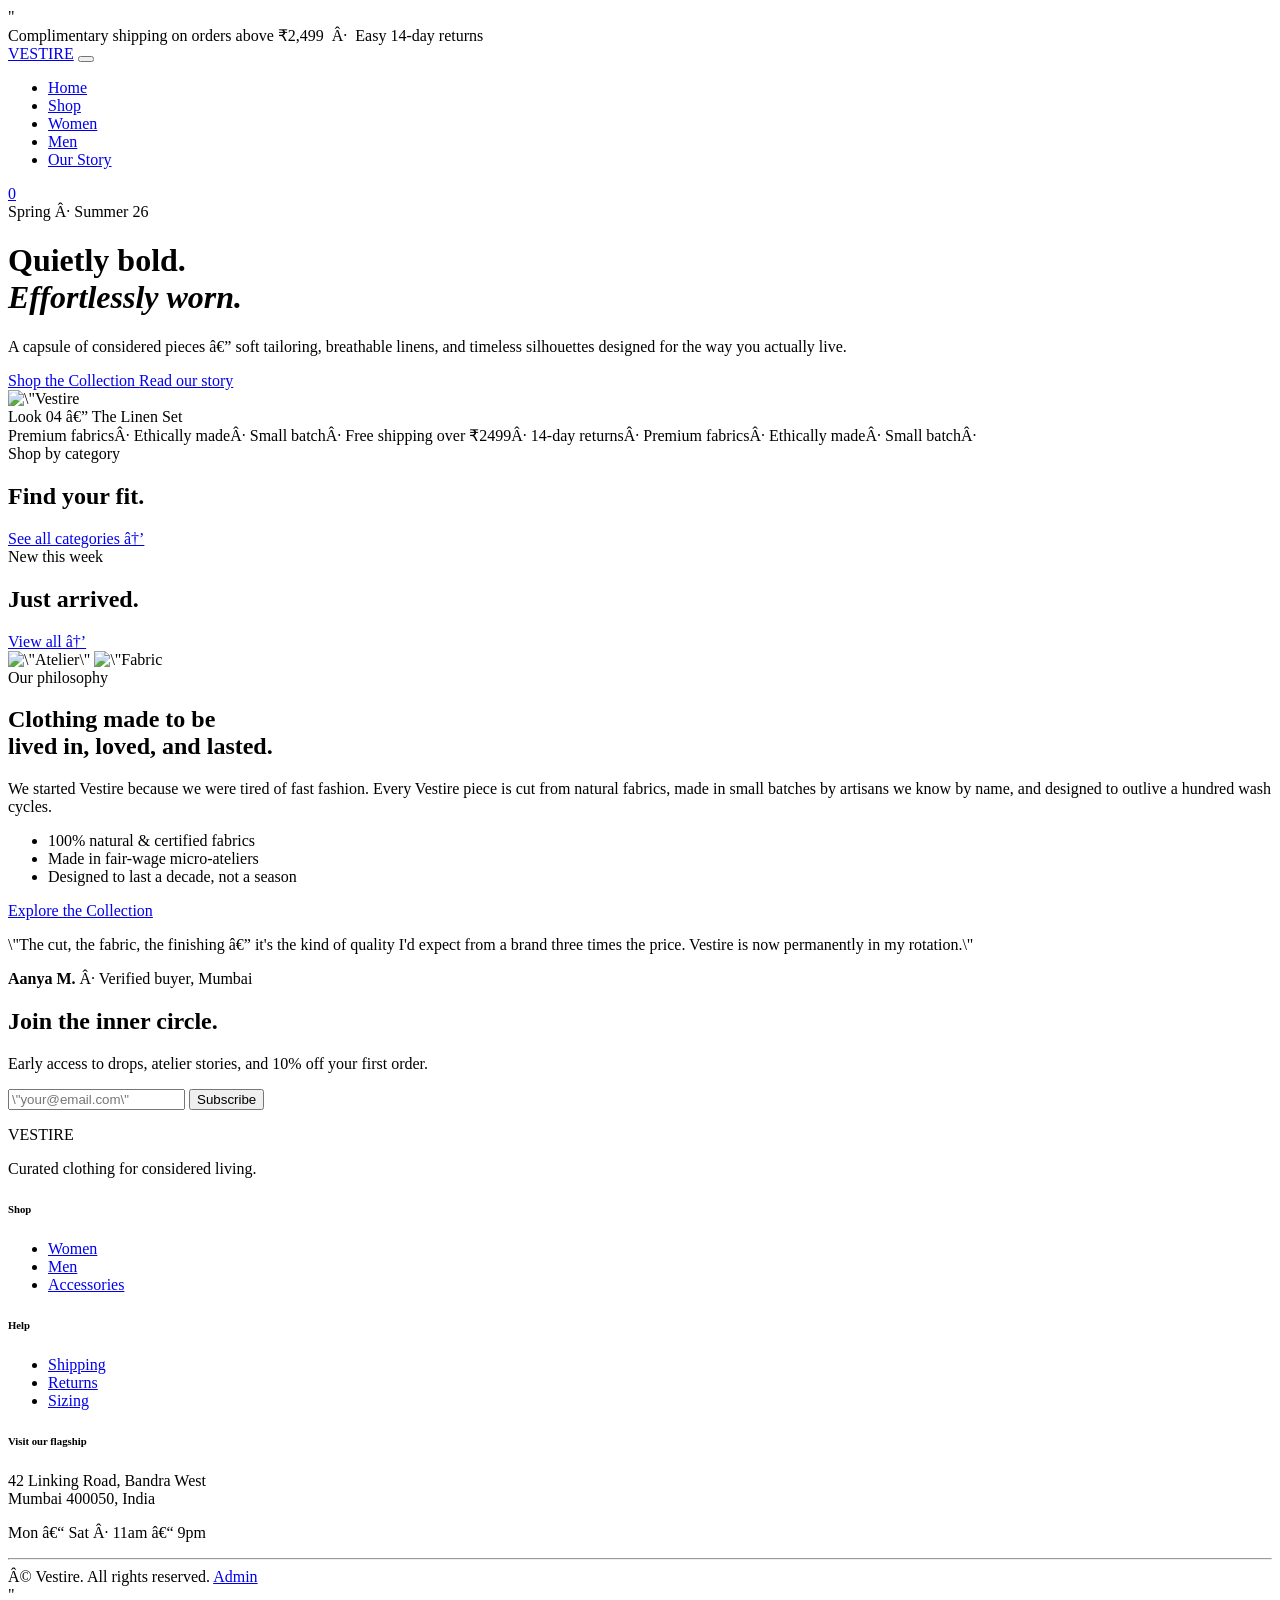
==== index.html @ f5f0a259 "Create index.html" ====
"<!DOCTYPE html>
<html lang=\"en\">
<head>
  <meta charset=\"UTF-8\" />
  <meta name=\"viewport\" content=\"width=device-width, initial-scale=1.0\" />
  <title>VESTIRE — Curated Clothing for Modern Living</title>
  <meta name=\"description\" content=\"Vestire is a contemporary clothing boutique offering thoughtfully curated, premium garments for the modern wardrobe.\" />

  <!-- Bootstrap 5 -->
  <link href=\"https://cdn.jsdelivr.net/npm/bootstrap@5.3.2/dist/css/bootstrap.min.css\" rel=\"stylesheet\" />
  <!-- Fonts -->
  <link rel=\"preconnect\" href=\"https://fonts.googleapis.com\" />
  <link rel=\"preconnect\" href=\"https://fonts.gstatic.com\" crossorigin />
  <link href=\"https://fonts.googleapis.com/css2?family=Fraunces:opsz,wght@9..144,300;9..144,400;9..144,500;9..144,600&family=DM+Sans:wght@300;400;500;600&display=swap\" rel=\"stylesheet\" />
  <!-- Icons -->
  <link rel=\"stylesheet\" href=\"https://cdnjs.cloudflare.com/ajax/libs/font-awesome/6.5.1/css/all.min.css\" />
  <link rel=\"stylesheet\" href=\"css/style.css\" />
</head>
<body>

  <!-- Announcement Bar -->
  <div class=\"announcement-bar\" data-testid=\"announcement-bar\">
    Complimentary shipping on orders above &#8377;2,499 &nbsp;·&nbsp; Easy 14-day returns
  </div>

  <!-- Navbar -->
  <nav class=\"navbar navbar-expand-lg site-navbar sticky-top\" data-testid=\"main-navbar\">
    <div class=\"container\">
      <a class=\"navbar-brand brand-mark\" href=\"index.html\" data-testid=\"brand-link\">VESTIRE</a>
      <button class=\"navbar-toggler\" type=\"button\" data-bs-toggle=\"collapse\" data-bs-target=\"#navMenu\" aria-label=\"Toggle navigation\">
        <span class=\"navbar-toggler-icon\"></span>
      </button>
      <div class=\"collapse navbar-collapse\" id=\"navMenu\">
        <ul class=\"navbar-nav mx-auto gap-lg-4\">
          <li class=\"nav-item\"><a class=\"nav-link active\" href=\"index.html\" data-testid=\"nav-home\">Home</a></li>
          <li class=\"nav-item\"><a class=\"nav-link\" href=\"shop.html\" data-testid=\"nav-shop\">Shop</a></li>
          <li class=\"nav-item\"><a class=\"nav-link\" href=\"shop.html?cat=Women\" data-testid=\"nav-women\">Women</a></li>
          <li class=\"nav-item\"><a class=\"nav-link\" href=\"shop.html?cat=Men\" data-testid=\"nav-men\">Men</a></li>
          <li class=\"nav-item\"><a class=\"nav-link\" href=\"#story\" data-testid=\"nav-story\">Our Story</a></li>
        </ul>
        <div class=\"nav-actions d-flex align-items-center gap-3\">
          <a href=\"#\" class=\"nav-icon\" data-testid=\"search-icon\" aria-label=\"Search\"><i class=\"fa-solid fa-magnifying-glass\"></i></a>
          <a href=\"admin.html\" class=\"nav-icon\" data-testid=\"admin-icon\" aria-label=\"Admin\"><i class=\"fa-regular fa-user\"></i></a>
          <a href=\"cart.html\" class=\"nav-icon cart-icon position-relative\" data-testid=\"cart-icon\" aria-label=\"Cart\">
            <i class=\"fa-solid fa-bag-shopping\"></i>
            <span class=\"cart-badge\" data-testid=\"cart-count\">0</span>
          </a>
        </div>
      </div>
    </div>
  </nav>

  <!-- Hero -->
  <header class=\"hero\" data-testid=\"hero-section\">
    <div class=\"container\">
      <div class=\"row align-items-center g-5\">
        <div class=\"col-lg-6 hero-text-col\">
          <span class=\"eyebrow\" data-testid=\"hero-eyebrow\">Spring · Summer 26</span>
          <h1 class=\"display-hero\" data-testid=\"hero-title\">Quietly bold.<br/><em>Effortlessly worn.</em></h1>
          <p class=\"lead-paragraph\" data-testid=\"hero-subtitle\">A capsule of considered pieces — soft tailoring, breathable linens, and timeless silhouettes designed for the way you actually live.</p>
          <div class=\"hero-cta-group\">
            <a href=\"shop.html\" class=\"btn btn-dark btn-pill\" data-testid=\"hero-cta-shop\">Shop the Collection <i class=\"fa-solid fa-arrow-right ms-2\"></i></a>
            <a href=\"#story\" class=\"btn btn-link link-underline\" data-testid=\"hero-cta-story\">Read our story</a>
          </div>
        </div>
        <div class=\"col-lg-6\">
          <div class=\"hero-image-wrap\" data-testid=\"hero-image-wrap\">
            <img id=\"heroImage\" src=\"\" alt=\"Vestire featured look\" class=\"hero-image\" data-testid=\"hero-image\"/>
            <div class=\"hero-tag\">Look 04 — The Linen Set</div>
          </div>
        </div>
      </div>
    </div>
  </header>

  <!-- Marquee strip -->
  <section class=\"marquee-strip\" data-testid=\"marquee\">
    <div class=\"marquee-track\">
      <span>Premium fabrics</span><span>·</span>
      <span>Ethically made</span><span>·</span>
      <span>Small batch</span><span>·</span>
      <span>Free shipping over &#8377;2499</span><span>·</span>
      <span>14-day returns</span><span>·</span>
      <span>Premium fabrics</span><span>·</span>
      <span>Ethically made</span><span>·</span>
      <span>Small batch</span><span>·</span>
    </div>
  </section>

  <!-- Categories -->
  <section class=\"section\" data-testid=\"categories-section\">
    <div class=\"container\">
      <div class=\"section-head d-flex justify-content-between align-items-end flex-wrap gap-3\">
        <div>
          <span class=\"eyebrow\">Shop by category</span>
          <h2 class=\"section-title\">Find your fit.</h2>
        </div>
        <a href=\"shop.html\" class=\"link-underline\" data-testid=\"see-all-categories\">See all categories →</a>
      </div>
      <div class=\"row g-4 mt-3\" id=\"categoriesGrid\" data-testid=\"categories-grid\"></div>
    </div>
  </section>

  <!-- Featured Products -->
  <section class=\"section section-cream\" data-testid=\"featured-section\">
    <div class=\"container\">
      <div class=\"section-head d-flex justify-content-between align-items-end flex-wrap gap-3\">
        <div>
          <span class=\"eyebrow\">New this week</span>
          <h2 class=\"section-title\">Just arrived.</h2>
        </div>
        <a href=\"shop.html\" class=\"link-underline\" data-testid=\"see-all-products\">View all →</a>
      </div>
      <div class=\"row g-4 mt-2\" id=\"featuredGrid\" data-testid=\"featured-grid\"></div>
    </div>
  </section>

  <!-- Brand Story -->
  <section class=\"section story-section\" id=\"story\" data-testid=\"story-section\">
    <div class=\"container\">
      <div class=\"row align-items-center g-5\">
        <div class=\"col-lg-6\">
          <div class=\"story-image-stack\">
            <img src=\"https://images.unsplash.com/photo-1483985988355-763728e1935b?w=900&q=80\" alt=\"Atelier\" class=\"story-image story-image-1\"/>
            <img src=\"https://images.unsplash.com/photo-1558769132-cb1aea458c5e?w=600&q=80\" alt=\"Fabric detail\" class=\"story-image story-image-2\"/>
          </div>
        </div>
        <div class=\"col-lg-6 ps-lg-5\">
          <span class=\"eyebrow\">Our philosophy</span>
          <h2 class=\"section-title\">Clothing made to be<br/>lived in, loved, and lasted.</h2>
          <p class=\"lead-paragraph\">We started Vestire because we were tired of fast fashion. Every Vestire piece is cut from natural fabrics, made in small batches by artisans we know by name, and designed to outlive a hundred wash cycles.</p>
          <ul class=\"story-bullets\" data-testid=\"story-bullets\">
            <li><i class=\"fa-solid fa-seedling\"></i> 100% natural &amp; certified fabrics</li>
            <li><i class=\"fa-solid fa-hands\"></i> Made in fair-wage micro-ateliers</li>
            <li><i class=\"fa-solid fa-infinity\"></i> Designed to last a decade, not a season</li>
          </ul>
          <a href=\"shop.html\" class=\"btn btn-outline-dark btn-pill mt-2\" data-testid=\"story-cta\">Explore the Collection</a>
        </div>
      </div>
    </div>
  </section>

  <!-- Testimonial -->
  <section class=\"section testimonial-section\" data-testid=\"testimonial-section\">
    <div class=\"container text-center\">
      <i class=\"fa-solid fa-quote-left quote-icon\"></i>
      <p class=\"testimonial-quote\">\"The cut, the fabric, the finishing — it's the kind of quality I'd expect from a brand three times the price. Vestire is now permanently in my rotation.\"</p>
      <div class=\"testimonial-meta\">
        <strong>Aanya M.</strong> <span>· Verified buyer, Mumbai</span>
      </div>
    </div>
  </section>

  <!-- Newsletter -->
  <section class=\"section newsletter-section\" data-testid=\"newsletter-section\">
    <div class=\"container\">
      <div class=\"newsletter-card\">
        <div class=\"row align-items-center g-4\">
          <div class=\"col-lg-6\">
            <h2 class=\"section-title mb-2\">Join the inner circle.</h2>
            <p class=\"mb-0\">Early access to drops, atelier stories, and 10% off your first order.</p>
          </div>
          <div class=\"col-lg-6\">
            <form id=\"newsletterForm\" class=\"newsletter-form\" data-testid=\"newsletter-form\">
              <input type=\"email\" required class=\"form-control\" placeholder=\"your@email.com\" data-testid=\"newsletter-input\"/>
              <button class=\"btn btn-dark btn-pill\" type=\"submit\" data-testid=\"newsletter-submit\">Subscribe</button>
            </form>
            <small class=\"newsletter-note\" data-testid=\"newsletter-note\"></small>
          </div>
        </div>
      </div>
    </div>
  </section>

  <!-- Footer -->
  <footer class=\"site-footer\" data-testid=\"site-footer\">
    <div class=\"container\">
      <div class=\"row g-4\">
        <div class=\"col-lg-4\">
          <div class=\"brand-mark footer-brand\">VESTIRE</div>
          <p class=\"footer-tagline\">Curated clothing for considered living.</p>
          <div class=\"social-row\">
            <a href=\"#\" aria-label=\"Instagram\"><i class=\"fa-brands fa-instagram\"></i></a>
            <a href=\"#\" aria-label=\"Pinterest\"><i class=\"fa-brands fa-pinterest\"></i></a>
            <a href=\"#\" aria-label=\"Facebook\"><i class=\"fa-brands fa-facebook\"></i></a>
          </div>
        </div>
        <div class=\"col-6 col-lg-2\">
          <h6>Shop</h6>
          <ul><li><a href=\"shop.html?cat=Women\">Women</a></li><li><a href=\"shop.html?cat=Men\">Men</a></li><li><a href=\"shop.html?cat=Accessories\">Accessories</a></li></ul>
        </div>
        <div class=\"col-6 col-lg-2\">
          <h6>Help</h6>
          <ul><li><a href=\"#\">Shipping</a></li><li><a href=\"#\">Returns</a></li><li><a href=\"#\">Sizing</a></li></ul>
        </div>
        <div class=\"col-lg-4\">
          <h6>Visit our flagship</h6>
          <p class=\"small mb-1\">42 Linking Road, Bandra West<br/>Mumbai 400050, India</p>
          <p class=\"small mb-0\">Mon – Sat · 11am – 9pm</p>
        </div>
      </div>
      <hr class=\"footer-divider\"/>
      <div class=\"d-flex flex-wrap justify-content-between gap-2 small\">
        <span>© <span id=\"copyYear\"></span> Vestire. All rights reserved.</span>
        <span><a href=\"admin.html\" class=\"text-muted\" data-testid=\"footer-admin-link\">Admin</a></span>
      </div>
    </div>
  </footer>

  <script src=\"https://cdn.jsdelivr.net/npm/bootstrap@5.3.2/dist/js/bootstrap.bundle.min.js\"></script>
  <script src=\"js/data.js\"></script>
  <script src=\"js/main.js\"></script>
</body>
</html>
"
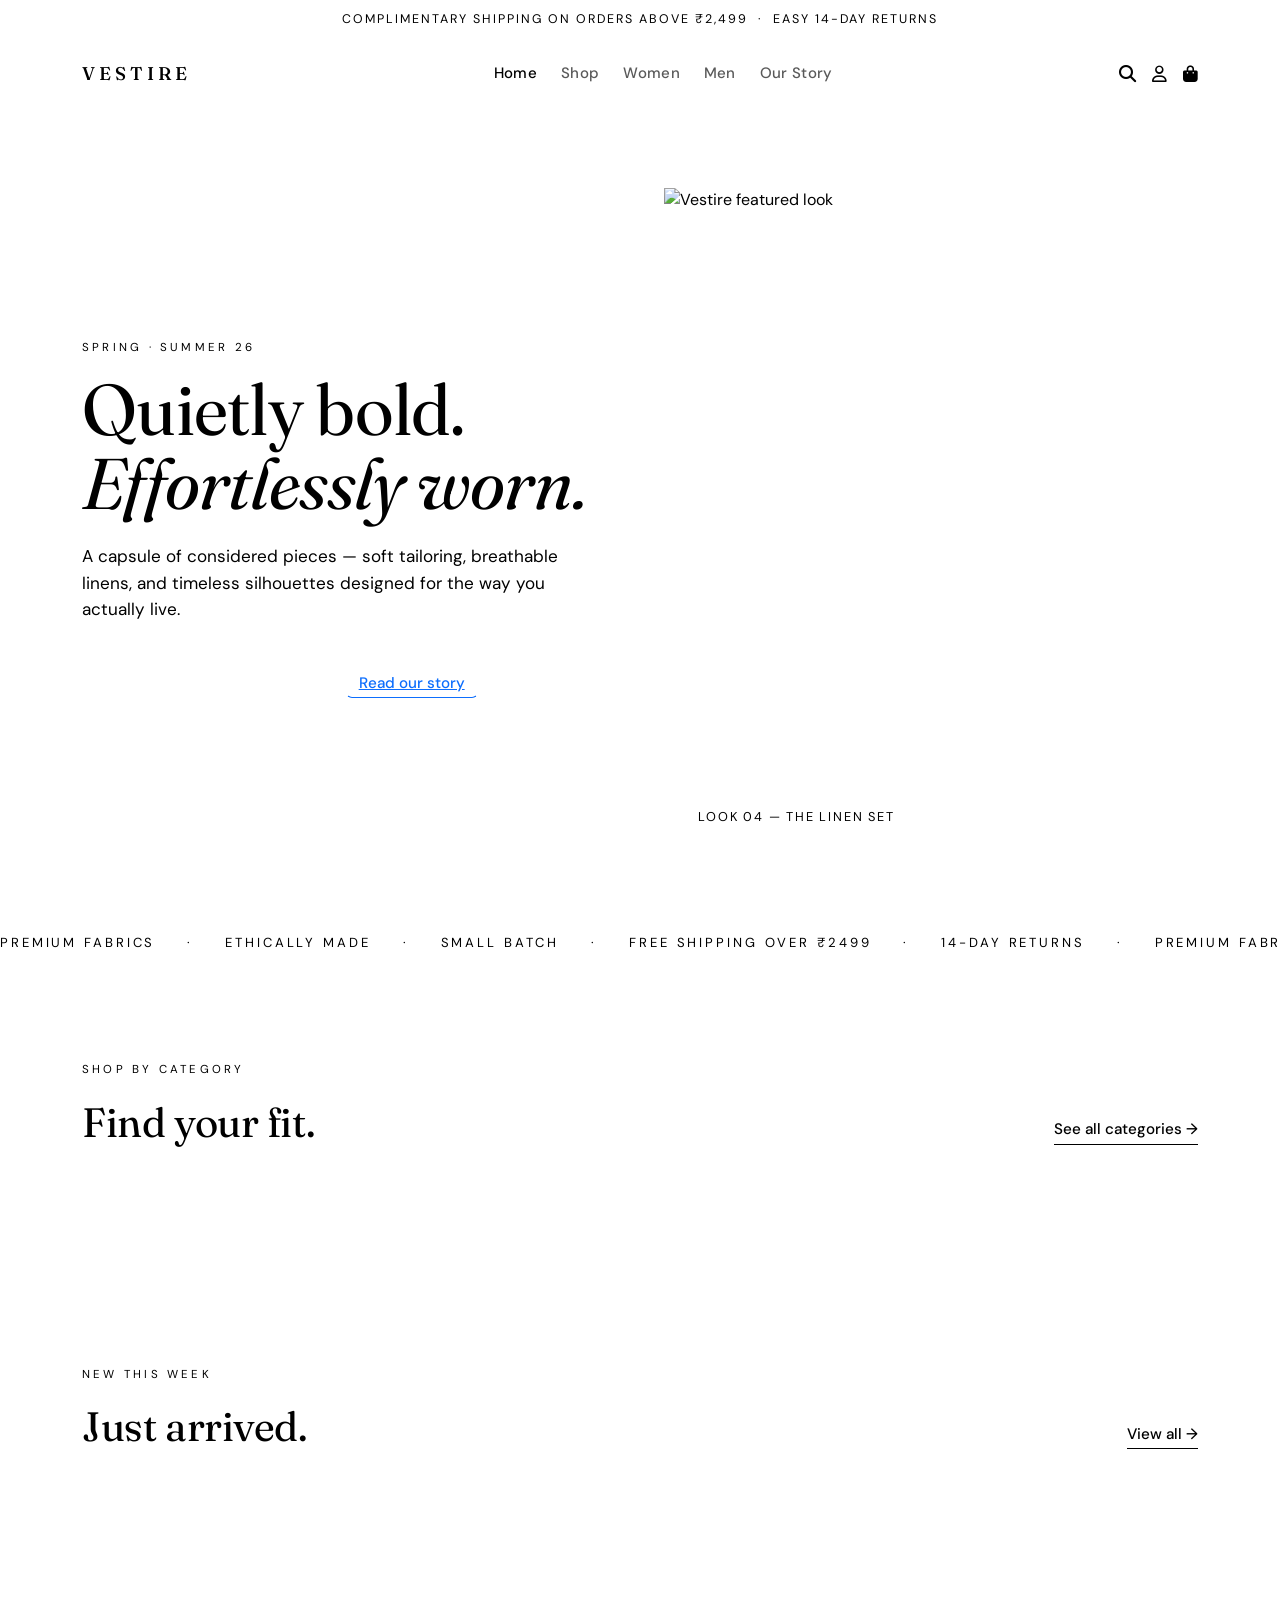
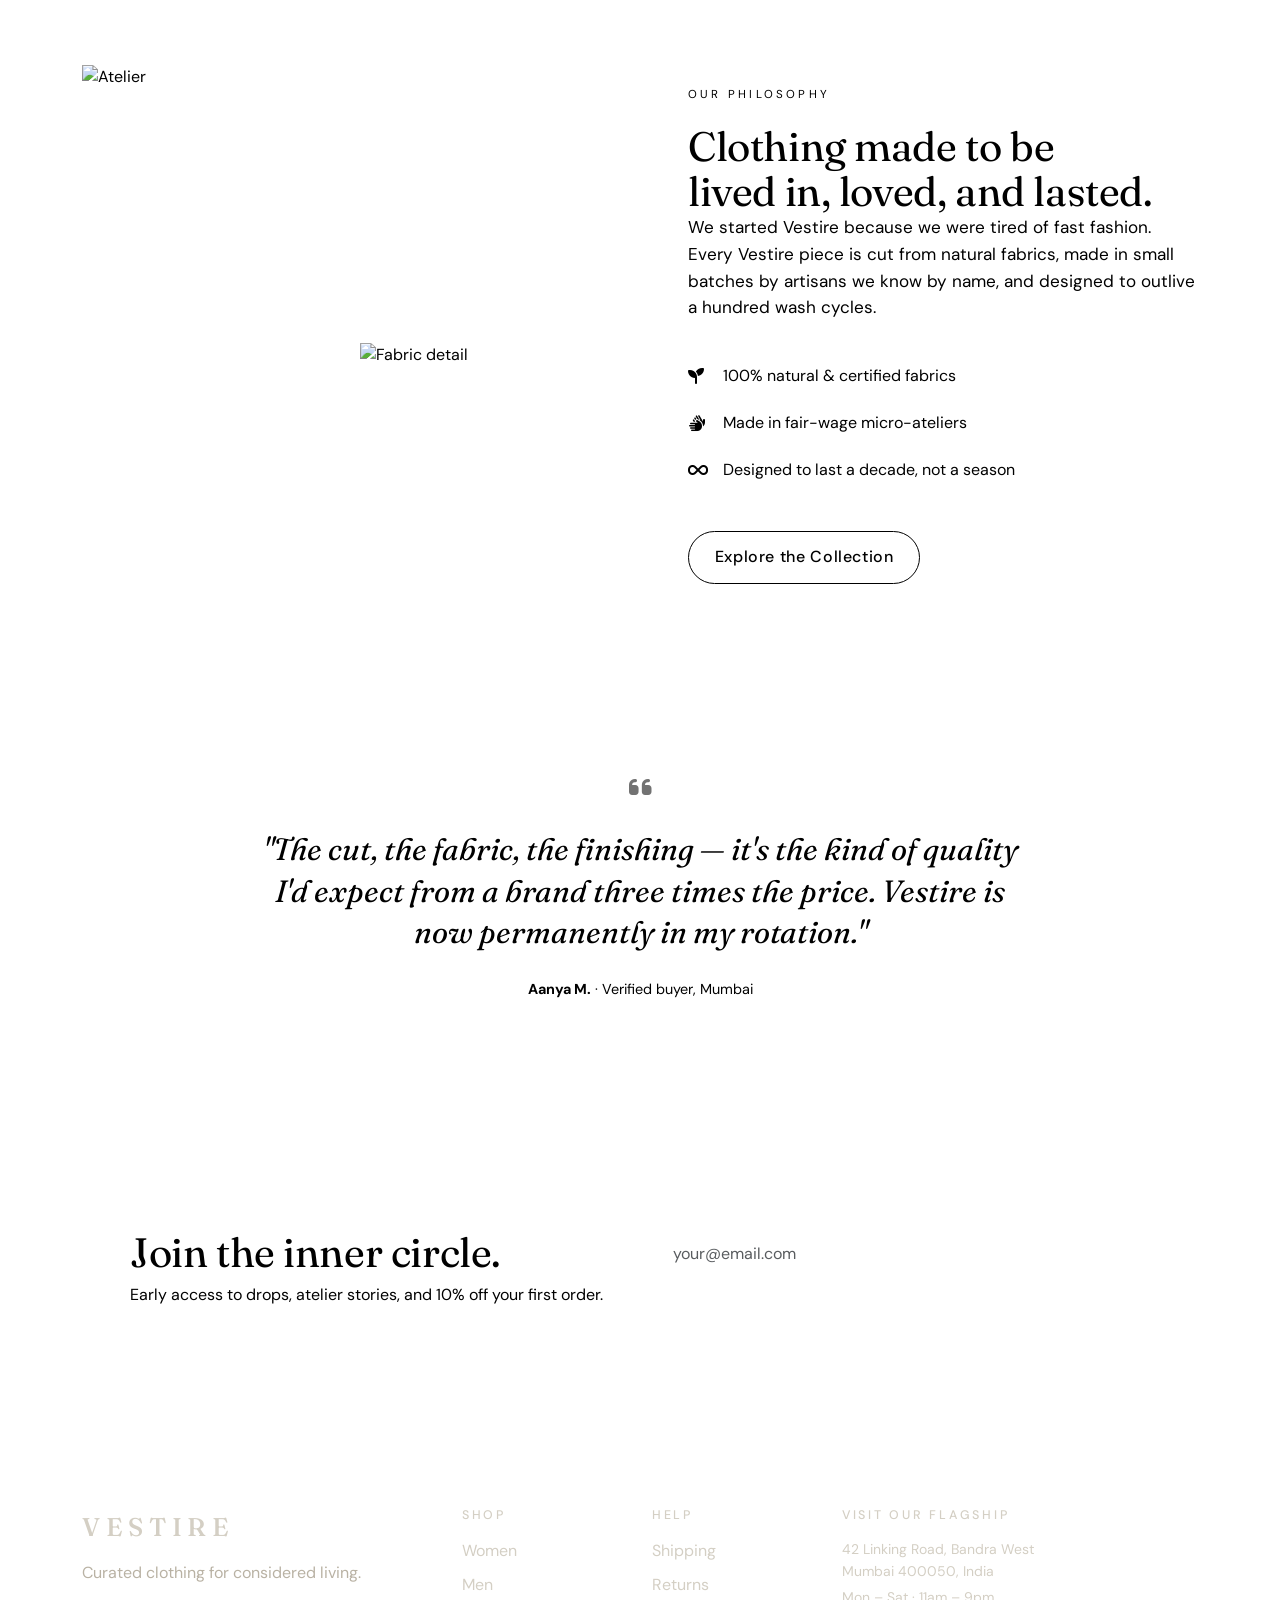
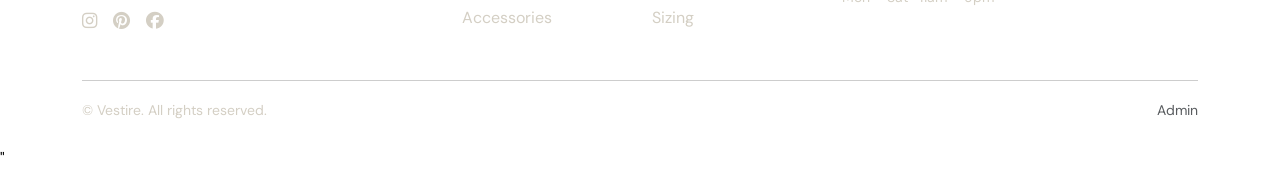
==== commit 7670b2b5: "Fix malformed HTML escaping" ====
--- a/index.html
+++ b/index.html
@@ -1,49 +1,49 @@
-"<!DOCTYPE html>
-<html lang=\"en\">
+<!DOCTYPE html>
+<html lang="en">
 <head>
-  <meta charset=\"UTF-8\" />
-  <meta name=\"viewport\" content=\"width=device-width, initial-scale=1.0\" />
+  <meta charset="UTF-8" />
+  <meta name="viewport" content="width=device-width, initial-scale=1.0" />
   <title>VESTIRE — Curated Clothing for Modern Living</title>
-  <meta name=\"description\" content=\"Vestire is a contemporary clothing boutique offering thoughtfully curated, premium garments for the modern wardrobe.\" />
+  <meta name="description" content="Vestire is a contemporary clothing boutique offering thoughtfully curated, premium garments for the modern wardrobe." />
 
   <!-- Bootstrap 5 -->
-  <link href=\"https://cdn.jsdelivr.net/npm/bootstrap@5.3.2/dist/css/bootstrap.min.css\" rel=\"stylesheet\" />
+  <link href="https://cdn.jsdelivr.net/npm/bootstrap@5.3.2/dist/css/bootstrap.min.css" rel="stylesheet" />
   <!-- Fonts -->
-  <link rel=\"preconnect\" href=\"https://fonts.googleapis.com\" />
-  <link rel=\"preconnect\" href=\"https://fonts.gstatic.com\" crossorigin />
-  <link href=\"https://fonts.googleapis.com/css2?family=Fraunces:opsz,wght@9..144,300;9..144,400;9..144,500;9..144,600&family=DM+Sans:wght@300;400;500;600&display=swap\" rel=\"stylesheet\" />
+  <link rel="preconnect" href="https://fonts.googleapis.com" />
+  <link rel="preconnect" href="https://fonts.gstatic.com" crossorigin />
+  <link href="https://fonts.googleapis.com/css2?family=Fraunces:opsz,wght@9..144,300;9..144,400;9..144,500;9..144,600&family=DM+Sans:wght@300;400;500;600&display=swap" rel="stylesheet" />
   <!-- Icons -->
-  <link rel=\"stylesheet\" href=\"https://cdnjs.cloudflare.com/ajax/libs/font-awesome/6.5.1/css/all.min.css\" />
-  <link rel=\"stylesheet\" href=\"css/style.css\" />
+  <link rel="stylesheet" href="https://cdnjs.cloudflare.com/ajax/libs/font-awesome/6.5.1/css/all.min.css" />
+  <link rel="stylesheet" href="css/style.css" />
 </head>
 <body>
 
   <!-- Announcement Bar -->
-  <div class=\"announcement-bar\" data-testid=\"announcement-bar\">
+  <div class="announcement-bar" data-testid="announcement-bar">
     Complimentary shipping on orders above &#8377;2,499 &nbsp;·&nbsp; Easy 14-day returns
   </div>
 
   <!-- Navbar -->
-  <nav class=\"navbar navbar-expand-lg site-navbar sticky-top\" data-testid=\"main-navbar\">
-    <div class=\"container\">
-      <a class=\"navbar-brand brand-mark\" href=\"index.html\" data-testid=\"brand-link\">VESTIRE</a>
-      <button class=\"navbar-toggler\" type=\"button\" data-bs-toggle=\"collapse\" data-bs-target=\"#navMenu\" aria-label=\"Toggle navigation\">
-        <span class=\"navbar-toggler-icon\"></span>
+  <nav class="navbar navbar-expand-lg site-navbar sticky-top" data-testid="main-navbar">
+    <div class="container">
+      <a class="navbar-brand brand-mark" href="index.html" data-testid="brand-link">VESTIRE</a>
+      <button class="navbar-toggler" type="button" data-bs-toggle="collapse" data-bs-target="#navMenu" aria-label="Toggle navigation">
+        <span class="navbar-toggler-icon"></span>
       </button>
-      <div class=\"collapse navbar-collapse\" id=\"navMenu\">
-        <ul class=\"navbar-nav mx-auto gap-lg-4\">
-          <li class=\"nav-item\"><a class=\"nav-link active\" href=\"index.html\" data-testid=\"nav-home\">Home</a></li>
-          <li class=\"nav-item\"><a class=\"nav-link\" href=\"shop.html\" data-testid=\"nav-shop\">Shop</a></li>
-          <li class=\"nav-item\"><a class=\"nav-link\" href=\"shop.html?cat=Women\" data-testid=\"nav-women\">Women</a></li>
-          <li class=\"nav-item\"><a class=\"nav-link\" href=\"shop.html?cat=Men\" data-testid=\"nav-men\">Men</a></li>
-          <li class=\"nav-item\"><a class=\"nav-link\" href=\"#story\" data-testid=\"nav-story\">Our Story</a></li>
+      <div class="collapse navbar-collapse" id="navMenu">
+        <ul class="navbar-nav mx-auto gap-lg-4">
+          <li class="nav-item"><a class="nav-link active" href="index.html" data-testid="nav-home">Home</a></li>
+          <li class="nav-item"><a class="nav-link" href="shop.html" data-testid="nav-shop">Shop</a></li>
+          <li class="nav-item"><a class="nav-link" href="shop.html?cat=Women" data-testid="nav-women">Women</a></li>
+          <li class="nav-item"><a class="nav-link" href="shop.html?cat=Men" data-testid="nav-men">Men</a></li>
+          <li class="nav-item"><a class="nav-link" href="#story" data-testid="nav-story">Our Story</a></li>
         </ul>
-        <div class=\"nav-actions d-flex align-items-center gap-3\">
-          <a href=\"#\" class=\"nav-icon\" data-testid=\"search-icon\" aria-label=\"Search\"><i class=\"fa-solid fa-magnifying-glass\"></i></a>
-          <a href=\"admin.html\" class=\"nav-icon\" data-testid=\"admin-icon\" aria-label=\"Admin\"><i class=\"fa-regular fa-user\"></i></a>
-          <a href=\"cart.html\" class=\"nav-icon cart-icon position-relative\" data-testid=\"cart-icon\" aria-label=\"Cart\">
-            <i class=\"fa-solid fa-bag-shopping\"></i>
-            <span class=\"cart-badge\" data-testid=\"cart-count\">0</span>
+        <div class="nav-actions d-flex align-items-center gap-3">
+          <a href="#" class="nav-icon" data-testid="search-icon" aria-label="Search"><i class="fa-solid fa-magnifying-glass"></i></a>
+          <a href="admin.html" class="nav-icon" data-testid="admin-icon" aria-label="Admin"><i class="fa-regular fa-user"></i></a>
+          <a href="cart.html" class="nav-icon cart-icon position-relative" data-testid="cart-icon" aria-label="Cart">
+            <i class="fa-solid fa-bag-shopping"></i>
+            <span class="cart-badge" data-testid="cart-count">0</span>
           </a>
         </div>
       </div>
@@ -51,22 +51,22 @@
   </nav>
 
   <!-- Hero -->
-  <header class=\"hero\" data-testid=\"hero-section\">
-    <div class=\"container\">
-      <div class=\"row align-items-center g-5\">
-        <div class=\"col-lg-6 hero-text-col\">
-          <span class=\"eyebrow\" data-testid=\"hero-eyebrow\">Spring · Summer 26</span>
-          <h1 class=\"display-hero\" data-testid=\"hero-title\">Quietly bold.<br/><em>Effortlessly worn.</em></h1>
-          <p class=\"lead-paragraph\" data-testid=\"hero-subtitle\">A capsule of considered pieces — soft tailoring, breathable linens, and timeless silhouettes designed for the way you actually live.</p>
-          <div class=\"hero-cta-group\">
-            <a href=\"shop.html\" class=\"btn btn-dark btn-pill\" data-testid=\"hero-cta-shop\">Shop the Collection <i class=\"fa-solid fa-arrow-right ms-2\"></i></a>
-            <a href=\"#story\" class=\"btn btn-link link-underline\" data-testid=\"hero-cta-story\">Read our story</a>
-          </div>
-        </div>
-        <div class=\"col-lg-6\">
-          <div class=\"hero-image-wrap\" data-testid=\"hero-image-wrap\">
-            <img id=\"heroImage\" src=\"\" alt=\"Vestire featured look\" class=\"hero-image\" data-testid=\"hero-image\"/>
-            <div class=\"hero-tag\">Look 04 — The Linen Set</div>
+  <header class="hero" data-testid="hero-section">
+    <div class="container">
+      <div class="row align-items-center g-5">
+        <div class="col-lg-6 hero-text-col">
+          <span class="eyebrow" data-testid="hero-eyebrow">Spring · Summer 26</span>
+          <h1 class="display-hero" data-testid="hero-title">Quietly bold.<br/><em>Effortlessly worn.</em></h1>
+          <p class="lead-paragraph" data-testid="hero-subtitle">A capsule of considered pieces — soft tailoring, breathable linens, and timeless silhouettes designed for the way you actually live.</p>
+          <div class="hero-cta-group">
+            <a href="shop.html" class="btn btn-dark btn-pill" data-testid="hero-cta-shop">Shop the Collection <i class="fa-solid fa-arrow-right ms-2"></i></a>
+            <a href="#story" class="btn btn-link link-underline" data-testid="hero-cta-story">Read our story</a>
+          </div>
+        </div>
+        <div class="col-lg-6">
+          <div class="hero-image-wrap" data-testid="hero-image-wrap">
+            <img id="heroImage" src="" alt="Vestire featured look" class="hero-image" data-testid="hero-image"/>
+            <div class="hero-tag">Look 04 — The Linen Set</div>
           </div>
         </div>
       </div>
@@ -74,8 +74,8 @@
   </header>
 
   <!-- Marquee strip -->
-  <section class=\"marquee-strip\" data-testid=\"marquee\">
-    <div class=\"marquee-track\">
+  <section class="marquee-strip" data-testid="marquee">
+    <div class="marquee-track">
       <span>Premium fabrics</span><span>·</span>
       <span>Ethically made</span><span>·</span>
       <span>Small batch</span><span>·</span>
@@ -88,84 +88,84 @@
   </section>
 
   <!-- Categories -->
-  <section class=\"section\" data-testid=\"categories-section\">
-    <div class=\"container\">
-      <div class=\"section-head d-flex justify-content-between align-items-end flex-wrap gap-3\">
+  <section class="section" data-testid="categories-section">
+    <div class="container">
+      <div class="section-head d-flex justify-content-between align-items-end flex-wrap gap-3">
         <div>
-          <span class=\"eyebrow\">Shop by category</span>
-          <h2 class=\"section-title\">Find your fit.</h2>
-        </div>
-        <a href=\"shop.html\" class=\"link-underline\" data-testid=\"see-all-categories\">See all categories →</a>
-      </div>
-      <div class=\"row g-4 mt-3\" id=\"categoriesGrid\" data-testid=\"categories-grid\"></div>
+          <span class="eyebrow">Shop by category</span>
+          <h2 class="section-title">Find your fit.</h2>
+        </div>
+        <a href="shop.html" class="link-underline" data-testid="see-all-categories">See all categories →</a>
+      </div>
+      <div class="row g-4 mt-3" id="categoriesGrid" data-testid="categories-grid"></div>
     </div>
   </section>
 
   <!-- Featured Products -->
-  <section class=\"section section-cream\" data-testid=\"featured-section\">
-    <div class=\"container\">
-      <div class=\"section-head d-flex justify-content-between align-items-end flex-wrap gap-3\">
+  <section class="section section-cream" data-testid="featured-section">
+    <div class="container">
+      <div class="section-head d-flex justify-content-between align-items-end flex-wrap gap-3">
         <div>
-          <span class=\"eyebrow\">New this week</span>
-          <h2 class=\"section-title\">Just arrived.</h2>
-        </div>
-        <a href=\"shop.html\" class=\"link-underline\" data-testid=\"see-all-products\">View all →</a>
-      </div>
-      <div class=\"row g-4 mt-2\" id=\"featuredGrid\" data-testid=\"featured-grid\"></div>
+          <span class="eyebrow">New this week</span>
+          <h2 class="section-title">Just arrived.</h2>
+        </div>
+        <a href="shop.html" class="link-underline" data-testid="see-all-products">View all →</a>
+      </div>
+      <div class="row g-4 mt-2" id="featuredGrid" data-testid="featured-grid"></div>
     </div>
   </section>
 
   <!-- Brand Story -->
-  <section class=\"section story-section\" id=\"story\" data-testid=\"story-section\">
-    <div class=\"container\">
-      <div class=\"row align-items-center g-5\">
-        <div class=\"col-lg-6\">
-          <div class=\"story-image-stack\">
-            <img src=\"https://images.unsplash.com/photo-1483985988355-763728e1935b?w=900&q=80\" alt=\"Atelier\" class=\"story-image story-image-1\"/>
-            <img src=\"https://images.unsplash.com/photo-1558769132-cb1aea458c5e?w=600&q=80\" alt=\"Fabric detail\" class=\"story-image story-image-2\"/>
-          </div>
-        </div>
-        <div class=\"col-lg-6 ps-lg-5\">
-          <span class=\"eyebrow\">Our philosophy</span>
-          <h2 class=\"section-title\">Clothing made to be<br/>lived in, loved, and lasted.</h2>
-          <p class=\"lead-paragraph\">We started Vestire because we were tired of fast fashion. Every Vestire piece is cut from natural fabrics, made in small batches by artisans we know by name, and designed to outlive a hundred wash cycles.</p>
-          <ul class=\"story-bullets\" data-testid=\"story-bullets\">
-            <li><i class=\"fa-solid fa-seedling\"></i> 100% natural &amp; certified fabrics</li>
-            <li><i class=\"fa-solid fa-hands\"></i> Made in fair-wage micro-ateliers</li>
-            <li><i class=\"fa-solid fa-infinity\"></i> Designed to last a decade, not a season</li>
+  <section class="section story-section" id="story" data-testid="story-section">
+    <div class="container">
+      <div class="row align-items-center g-5">
+        <div class="col-lg-6">
+          <div class="story-image-stack">
+            <img src="https://images.unsplash.com/photo-1483985988355-763728e1935b?w=900&q=80" alt="Atelier" class="story-image story-image-1"/>
+            <img src="https://images.unsplash.com/photo-1558769132-cb1aea458c5e?w=600&q=80" alt="Fabric detail" class="story-image story-image-2"/>
+          </div>
+        </div>
+        <div class="col-lg-6 ps-lg-5">
+          <span class="eyebrow">Our philosophy</span>
+          <h2 class="section-title">Clothing made to be<br/>lived in, loved, and lasted.</h2>
+          <p class="lead-paragraph">We started Vestire because we were tired of fast fashion. Every Vestire piece is cut from natural fabrics, made in small batches by artisans we know by name, and designed to outlive a hundred wash cycles.</p>
+          <ul class="story-bullets" data-testid="story-bullets">
+            <li><i class="fa-solid fa-seedling"></i> 100% natural &amp; certified fabrics</li>
+            <li><i class="fa-solid fa-hands"></i> Made in fair-wage micro-ateliers</li>
+            <li><i class="fa-solid fa-infinity"></i> Designed to last a decade, not a season</li>
           </ul>
-          <a href=\"shop.html\" class=\"btn btn-outline-dark btn-pill mt-2\" data-testid=\"story-cta\">Explore the Collection</a>
+          <a href="shop.html" class="btn btn-outline-dark btn-pill mt-2" data-testid="story-cta">Explore the Collection</a>
         </div>
       </div>
     </div>
   </section>
 
   <!-- Testimonial -->
-  <section class=\"section testimonial-section\" data-testid=\"testimonial-section\">
-    <div class=\"container text-center\">
-      <i class=\"fa-solid fa-quote-left quote-icon\"></i>
-      <p class=\"testimonial-quote\">\"The cut, the fabric, the finishing — it's the kind of quality I'd expect from a brand three times the price. Vestire is now permanently in my rotation.\"</p>
-      <div class=\"testimonial-meta\">
+  <section class="section testimonial-section" data-testid="testimonial-section">
+    <div class="container text-center">
+      <i class="fa-solid fa-quote-left quote-icon"></i>
+      <p class="testimonial-quote">"The cut, the fabric, the finishing — it's the kind of quality I'd expect from a brand three times the price. Vestire is now permanently in my rotation."</p>
+      <div class="testimonial-meta">
         <strong>Aanya M.</strong> <span>· Verified buyer, Mumbai</span>
       </div>
     </div>
   </section>
 
   <!-- Newsletter -->
-  <section class=\"section newsletter-section\" data-testid=\"newsletter-section\">
-    <div class=\"container\">
-      <div class=\"newsletter-card\">
-        <div class=\"row align-items-center g-4\">
-          <div class=\"col-lg-6\">
-            <h2 class=\"section-title mb-2\">Join the inner circle.</h2>
-            <p class=\"mb-0\">Early access to drops, atelier stories, and 10% off your first order.</p>
-          </div>
-          <div class=\"col-lg-6\">
-            <form id=\"newsletterForm\" class=\"newsletter-form\" data-testid=\"newsletter-form\">
-              <input type=\"email\" required class=\"form-control\" placeholder=\"your@email.com\" data-testid=\"newsletter-input\"/>
-              <button class=\"btn btn-dark btn-pill\" type=\"submit\" data-testid=\"newsletter-submit\">Subscribe</button>
+  <section class="section newsletter-section" data-testid="newsletter-section">
+    <div class="container">
+      <div class="newsletter-card">
+        <div class="row align-items-center g-4">
+          <div class="col-lg-6">
+            <h2 class="section-title mb-2">Join the inner circle.</h2>
+            <p class="mb-0">Early access to drops, atelier stories, and 10% off your first order.</p>
+          </div>
+          <div class="col-lg-6">
+            <form id="newsletterForm" class="newsletter-form" data-testid="newsletter-form">
+              <input type="email" required class="form-control" placeholder="your@email.com" data-testid="newsletter-input"/>
+              <button class="btn btn-dark btn-pill" type="submit" data-testid="newsletter-submit">Subscribe</button>
             </form>
-            <small class=\"newsletter-note\" data-testid=\"newsletter-note\"></small>
+            <small class="newsletter-note" data-testid="newsletter-note"></small>
           </div>
         </div>
       </div>
@@ -173,43 +173,44 @@
   </section>
 
   <!-- Footer -->
-  <footer class=\"site-footer\" data-testid=\"site-footer\">
-    <div class=\"container\">
-      <div class=\"row g-4\">
-        <div class=\"col-lg-4\">
-          <div class=\"brand-mark footer-brand\">VESTIRE</div>
-          <p class=\"footer-tagline\">Curated clothing for considered living.</p>
-          <div class=\"social-row\">
-            <a href=\"#\" aria-label=\"Instagram\"><i class=\"fa-brands fa-instagram\"></i></a>
-            <a href=\"#\" aria-label=\"Pinterest\"><i class=\"fa-brands fa-pinterest\"></i></a>
-            <a href=\"#\" aria-label=\"Facebook\"><i class=\"fa-brands fa-facebook\"></i></a>
-          </div>
-        </div>
-        <div class=\"col-6 col-lg-2\">
+  <footer class="site-footer" data-testid="site-footer">
+    <div class="container">
+      <div class="row g-4">
+        <div class="col-lg-4">
+          <div class="brand-mark footer-brand">VESTIRE</div>
+          <p class="footer-tagline">Curated clothing for considered living.</p>
+          <div class="social-row">
+            <a href="#" aria-label="Instagram"><i class="fa-brands fa-instagram"></i></a>
+            <a href="#" aria-label="Pinterest"><i class="fa-brands fa-pinterest"></i></a>
+            <a href="#" aria-label="Facebook"><i class="fa-brands fa-facebook"></i></a>
+          </div>
+        </div>
+        <div class="col-6 col-lg-2">
           <h6>Shop</h6>
-          <ul><li><a href=\"shop.html?cat=Women\">Women</a></li><li><a href=\"shop.html?cat=Men\">Men</a></li><li><a href=\"shop.html?cat=Accessories\">Accessories</a></li></ul>
-        </div>
-        <div class=\"col-6 col-lg-2\">
+          <ul><li><a href="shop.html?cat=Women">Women</a></li><li><a href="shop.html?cat=Men">Men</a></li><li><a href="shop.html?cat=Accessories">Accessories</a></li></ul>
+        </div>
+        <div class="col-6 col-lg-2">
           <h6>Help</h6>
-          <ul><li><a href=\"#\">Shipping</a></li><li><a href=\"#\">Returns</a></li><li><a href=\"#\">Sizing</a></li></ul>
-        </div>
-        <div class=\"col-lg-4\">
+          <ul><li><a href="#">Shipping</a></li><li><a href="#">Returns</a></li><li><a href="#">Sizing</a></li></ul>
+        </div>
+        <div class="col-lg-4">
           <h6>Visit our flagship</h6>
-          <p class=\"small mb-1\">42 Linking Road, Bandra West<br/>Mumbai 400050, India</p>
-          <p class=\"small mb-0\">Mon – Sat · 11am – 9pm</p>
-        </div>
-      </div>
-      <hr class=\"footer-divider\"/>
-      <div class=\"d-flex flex-wrap justify-content-between gap-2 small\">
-        <span>© <span id=\"copyYear\"></span> Vestire. All rights reserved.</span>
-        <span><a href=\"admin.html\" class=\"text-muted\" data-testid=\"footer-admin-link\">Admin</a></span>
+          <p class="small mb-1">42 Linking Road, Bandra West<br/>Mumbai 400050, India</p>
+          <p class="small mb-0">Mon – Sat · 11am – 9pm</p>
+        </div>
+      </div>
+      <hr class="footer-divider"/>
+      <div class="d-flex flex-wrap justify-content-between gap-2 small">
+        <span>© <span id="copyYear"></span> Vestire. All rights reserved.</span>
+        <span><a href="admin.html" class="text-muted" data-testid="footer-admin-link">Admin</a></span>
       </div>
     </div>
   </footer>
 
-  <script src=\"https://cdn.jsdelivr.net/npm/bootstrap@5.3.2/dist/js/bootstrap.bundle.min.js\"></script>
-  <script src=\"js/data.js\"></script>
-  <script src=\"js/main.js\"></script>
+  <script src="https://cdn.jsdelivr.net/npm/bootstrap@5.3.2/dist/js/bootstrap.bundle.min.js"></script>
+  <script src="js/data.js"></script>
+  <script src="js/main.js"></script>
 </body>
 </html>
 "
+
--- a/css/style.css
+++ b/css/style.css
@@ -0,0 +1,676 @@
+"/* ============================================================
+   VESTIRE — Clothing Boutique
+   Aesthetic: warm minimalist · editorial · premium
+   ============================================================ */
+
+:root {
+  --bg: #f6f1ea;          /* warm cream */
+  --bg-2: #efe7db;        /* deeper cream */
+  --ink: #1a1a1a;         /* deep charcoal */
+  --ink-soft: #5b5b5b;
+  --line: #e3dccf;
+  --accent: #b5552d;      /* warm terracotta */
+  --accent-2: #7a7458;    /* olive */
+  --paper: #ffffff;
+  --shadow: 0 14px 40px -22px rgba(26,26,26,.22);
+  --radius: 4px;
+}
+
+* { box-sizing: border-box; }
+
+html, body {
+  background: var(--bg);
+  color: var(--ink);
+  font-family: 'DM Sans', system-ui, sans-serif;
+  font-size: 16px;
+  line-height: 1.55;
+  -webkit-font-smoothing: antialiased;
+}
+
+::selection { background: var(--ink); color: var(--bg); }
+
+a { color: var(--ink); text-decoration: none; transition: opacity .25s ease, color .25s ease; }
+a:hover { opacity: .65; }
+
+/* ---------- Typography ---------- */
+.brand-mark {
+  font-family: 'Fraunces', serif;
+  font-weight: 500;
+  letter-spacing: .22em;
+  font-size: 1.15rem;
+  text-transform: uppercase;
+}
+.display-hero {
+  font-family: 'Fraunces', serif;
+  font-weight: 400;
+  font-size: clamp(2.6rem, 5.6vw, 5rem);
+  line-height: 1.04;
+  letter-spacing: -.01em;
+  margin: 0 0 1.4rem;
+}
+.display-hero em { font-style: italic; color: var(--accent); font-variation-settings: \"opsz\" 144; }
+.display-shop {
+  font-family: 'Fraunces', serif;
+  font-weight: 400;
+  font-size: clamp(2.2rem, 4vw, 3.4rem);
+  margin: .4rem 0 .6rem;
+  letter-spacing: -.01em;
+}
+.section-title {
+  font-family: 'Fraunces', serif;
+  font-weight: 400;
+  font-size: clamp(1.8rem, 3.2vw, 2.8rem);
+  margin: .4rem 0 0;
+  letter-spacing: -.01em;
+  line-height: 1.1;
+}
+.eyebrow {
+  display: inline-block;
+  font-size: .72rem;
+  letter-spacing: .28em;
+  text-transform: uppercase;
+  color: var(--accent-2);
+  margin-bottom: .9rem;
+}
+.lead-paragraph {
+  font-size: 1.07rem;
+  color: var(--ink-soft);
+  max-width: 46ch;
+  margin-bottom: 2rem;
+}
+
+/* ---------- Buttons ---------- */
+.btn-pill {
+  border-radius: 999px;
+  padding: .85rem 1.6rem;
+  font-weight: 500;
+  letter-spacing: .04em;
+  transition: transform .25s ease, background .25s ease, color .25s ease, box-shadow .25s ease;
+}
+.btn-pill:hover { transform: translateY(-1px); }
+.btn-dark { background: var(--ink); border-color: var(--ink); }
+.btn-dark:hover { background: var(--accent); border-color: var(--accent); }
+.btn-outline-dark { border-color: var(--ink); color: var(--ink); }
+.btn-outline-dark:hover { background: var(--ink); color: var(--bg); }
+.link-underline {
+  border-bottom: 1px solid currentColor;
+  padding-bottom: 2px;
+  font-weight: 500;
+  font-size: .95rem;
+}
+
+/* ---------- Announcement & Nav ---------- */
+.announcement-bar {
+  background: var(--ink);
+  color: var(--bg);
+  text-align: center;
+  font-size: .78rem;
+  letter-spacing: .16em;
+  text-transform: uppercase;
+  padding: .65rem 1rem;
+}
+.site-navbar {
+  background: var(--bg);
+  border-bottom: 1px solid var(--line);
+  padding: .9rem 0;
+}
+.site-navbar .nav-link {
+  font-size: .94rem;
+  font-weight: 500;
+  letter-spacing: .02em;
+  position: relative;
+  padding: .25rem 0 !important;
+}
+.site-navbar .nav-link::after {
+  content: \"\";
+  position: absolute;
+  bottom: -3px; left: 0;
+  width: 0; height: 1px;
+  background: var(--ink);
+  transition: width .35s ease;
+}
+.site-navbar .nav-link:hover::after,
+.site-navbar .nav-link.active::after { width: 100%; }
+.nav-icon { font-size: 1.05rem; color: var(--ink); }
+.cart-badge {
+  position: absolute;
+  top: -6px; right: -10px;
+  background: var(--accent);
+  color: #fff;
+  font-size: .65rem;
+  min-width: 18px;
+  height: 18px;
+  border-radius: 50%;
+  display: inline-flex;
+  align-items: center;
+  justify-content: center;
+  font-weight: 600;
+}
+
+/* ---------- Hero ---------- */
+.hero { padding: 5rem 0 4rem; position: relative; }
+.hero-text-col { padding-right: 2rem; }
+.hero-cta-group {
+  display: flex;
+  align-items: center;
+  gap: 1.5rem;
+  flex-wrap: wrap;
+}
+.hero-image-wrap {
+  position: relative;
+  aspect-ratio: 4/5;
+  overflow: hidden;
+  border-radius: var(--radius);
+  box-shadow: var(--shadow);
+  background: var(--bg-2);
+}
+.hero-image {
+  width: 100%;
+  height: 100%;
+  object-fit: cover;
+  transition: transform 1.2s cubic-bezier(.2,.7,.2,1);
+}
+.hero-image-wrap:hover .hero-image { transform: scale(1.04); }
+.hero-tag {
+  position: absolute;
+  bottom: 1.2rem; left: 1.2rem;
+  background: rgba(255,255,255,.92);
+  color: var(--ink);
+  padding: .55rem .95rem;
+  font-size: .8rem;
+  letter-spacing: .14em;
+  text-transform: uppercase;
+  border-radius: 999px;
+}
+
+/* ---------- Marquee ---------- */
+.marquee-strip {
+  background: var(--ink);
+  color: var(--bg);
+  overflow: hidden;
+  padding: .9rem 0;
+  border-top: 1px solid var(--ink);
+  border-bottom: 1px solid var(--ink);
+}
+.marquee-track {
+  display: flex;
+  gap: 2rem;
+  white-space: nowrap;
+  animation: marquee 26s linear infinite;
+  font-size: .82rem;
+  letter-spacing: .22em;
+  text-transform: uppercase;
+}
+.marquee-track span:nth-child(even) { color: var(--accent); }
+@keyframes marquee {
+  from { transform: translateX(0); }
+  to { transform: translateX(-50%); }
+}
+
+/* ---------- Sections ---------- */
+.section { padding: 5.5rem 0; }
+.section-cream { background: var(--bg-2); }
+.section-head { margin-bottom: 2.5rem; }
+
+/* ---------- Category cards ---------- */
+.cat-card {
+  position: relative;
+  overflow: hidden;
+  aspect-ratio: 3/4;
+  border-radius: var(--radius);
+  cursor: pointer;
+}
+.cat-card img {
+  width: 100%;
+  height: 100%;
+  object-fit: cover;
+  transition: transform 1.2s cubic-bezier(.2,.7,.2,1);
+  filter: brightness(.9);
+}
+.cat-card:hover img { transform: scale(1.06); }
+.cat-card-overlay {
+  position: absolute;
+  inset: 0;
+  background: linear-gradient(180deg, transparent 50%, rgba(0,0,0,.55) 100%);
+}
+.cat-card-label {
+  position: absolute;
+  bottom: 1.4rem; left: 1.4rem; right: 1.4rem;
+  color: #fff;
+  display: flex;
+  justify-content: space-between;
+  align-items: center;
+}
+.cat-card-label h4 {
+  font-family: 'Fraunces', serif;
+  font-weight: 400;
+  font-size: 1.55rem;
+  margin: 0;
+}
+.cat-card-label .arrow {
+  width: 38px; height: 38px;
+  border: 1px solid #fff;
+  border-radius: 50%;
+  display: grid;
+  place-items: center;
+  font-size: .8rem;
+  transition: background .3s, color .3s;
+}
+.cat-card:hover .cat-card-label .arrow { background: #fff; color: var(--ink); }
+
+/* ---------- Product cards ---------- */
+.product-card {
+  display: block;
+  background: transparent;
+}
+.product-image-wrap {
+  position: relative;
+  aspect-ratio: 3/4;
+  overflow: hidden;
+  border-radius: var(--radius);
+  background: var(--bg-2);
+  margin-bottom: 1rem;
+}
+.product-image-wrap img {
+  width: 100%; height: 100%;
+  object-fit: cover;
+  transition: transform 1s cubic-bezier(.2,.7,.2,1);
+}
+.product-card:hover .product-image-wrap img { transform: scale(1.05); }
+.product-tag {
+  position: absolute;
+  top: 1rem; left: 1rem;
+  background: var(--paper);
+  color: var(--ink);
+  padding: .35rem .75rem;
+  font-size: .7rem;
+  letter-spacing: .14em;
+  text-transform: uppercase;
+  border-radius: 999px;
+}
+.add-to-cart-btn {
+  position: absolute;
+  bottom: 1rem;
+  left: 1rem; right: 1rem;
+  background: var(--ink);
+  color: var(--bg);
+  border: none;
+  padding: .8rem 1rem;
+  border-radius: 999px;
+  font-size: .82rem;
+  letter-spacing: .14em;
+  text-transform: uppercase;
+  opacity: 0;
+  transform: translateY(8px);
+  transition: opacity .35s ease, transform .35s ease, background .25s ease;
+  cursor: pointer;
+}
+.add-to-cart-btn:hover { background: var(--accent); }
+.product-card:hover .add-to-cart-btn { opacity: 1; transform: translateY(0); }
+.product-meta { display: flex; justify-content: space-between; align-items: baseline; gap: .5rem; }
+.product-name { font-size: .98rem; font-weight: 500; color: var(--ink); margin: 0; }
+.product-cat { font-size: .78rem; color: var(--ink-soft); letter-spacing: .08em; text-transform: uppercase; }
+.product-price { font-family: 'Fraunces', serif; font-size: 1.05rem; font-weight: 500; }
+
+/* ---------- Story section ---------- */
+.story-section { background: var(--paper); }
+.story-image-stack { position: relative; aspect-ratio: 1/1; }
+.story-image {
+  position: absolute;
+  border-radius: var(--radius);
+  object-fit: cover;
+  box-shadow: var(--shadow);
+}
+.story-image-1 { width: 75%; height: 88%; top: 0; left: 0; }
+.story-image-2 { width: 48%; height: 48%; bottom: 0; right: 0; border: 8px solid var(--bg); }
+.story-bullets { list-style: none; padding: 0; margin: 1rem 0 1.8rem; }
+.story-bullets li {
+  display: flex; align-items: center; gap: .8rem;
+  padding: .7rem 0;
+  border-bottom: 1px solid var(--line);
+  font-size: 1rem;
+}
+.story-bullets i { color: var(--accent); width: 22px; }
+.story-bullets li:last-child { border-bottom: none; }
+
+/* ---------- Testimonial ---------- */
+.testimonial-section { background: var(--bg-2); }
+.quote-icon { font-size: 1.6rem; color: var(--accent); opacity: .55; }
+.testimonial-quote {
+  font-family: 'Fraunces', serif;
+  font-weight: 400;
+  font-size: clamp(1.4rem, 2.4vw, 2.05rem);
+  line-height: 1.35;
+  max-width: 760px;
+  margin: 1.5rem auto;
+  font-style: italic;
+}
+.testimonial-meta { font-size: .9rem; color: var(--ink-soft); }
+
+/* ---------- Newsletter ---------- */
+.newsletter-section { background: var(--bg); }
+.newsletter-card {
+  background: var(--paper);
+  padding: 3rem;
+  border-radius: var(--radius);
+  border: 1px solid var(--line);
+}
+.newsletter-form {
+  display: flex; gap: .6rem; flex-wrap: wrap;
+}
+.newsletter-form .form-control {
+  flex: 1; min-width: 200px;
+  border-radius: 999px;
+  padding: .85rem 1.3rem;
+  border: 1px solid var(--line);
+  background: var(--bg);
+}
+.newsletter-form .form-control:focus { box-shadow: none; border-color: var(--ink); }
+.newsletter-note { display: inline-block; margin-top: .7rem; color: var(--accent-2); }
+
+/* ---------- Footer ---------- */
+.site-footer {
+  background: var(--ink);
+  color: #d4cfc4;
+  padding: 4rem 0 1.6rem;
+}
+.site-footer h6 {
+  color: var(--bg);
+  font-size: .78rem;
+  letter-spacing: .22em;
+  text-transform: uppercase;
+  margin-bottom: 1rem;
+}
+.site-footer ul { list-style: none; padding: 0; margin: 0; }
+.site-footer ul li { margin-bottom: .55rem; }
+.site-footer a { color: #d4cfc4; }
+.site-footer a:hover { color: var(--bg); opacity: 1; }
+.footer-brand { color: var(--bg); font-size: 1.6rem; }
+.footer-tagline { color: #b9b2a4; margin: .8rem 0 1.4rem; max-width: 32ch; }
+.footer-divider { border-color: #3a3a3a; margin: 2.5rem 0 1.2rem; }
+.social-row { display: flex; gap: 1rem; font-size: 1.1rem; }
+
+/* ---------- Shop page ---------- */
+.shop-header {
+  background: var(--bg);
+  padding: 3.5rem 0 2.5rem;
+  border-bottom: 1px solid var(--line);
+}
+.shop-toolbar {
+  padding: 1.2rem 0 2rem;
+  border-bottom: 1px solid var(--line);
+  margin-bottom: 2rem;
+}
+.filter-pill {
+  border: 1px solid var(--line);
+  background: transparent;
+  padding: .4rem 1.05rem;
+  border-radius: 999px;
+  font-size: .85rem;
+  cursor: pointer;
+  transition: all .25s ease;
+}
+.filter-pill:hover { border-color: var(--ink); }
+.filter-pill.active { background: var(--ink); color: var(--bg); border-color: var(--ink); }
+.sort-select {
+  border-radius: 999px;
+  border-color: var(--line);
+  padding: .4rem 2rem .4rem 1rem;
+  background-color: transparent;
+}
+.empty-state { text-align: center; padding: 4rem 1rem; color: var(--ink-soft); }
+.empty-state i { font-size: 2.5rem; color: var(--accent-2); margin-bottom: 1rem; }
+
+/* ---------- Cart page ---------- */
+.cart-row {
+  display: grid;
+  grid-template-columns: 110px 1fr auto;
+  gap: 1.2rem;
+  align-items: center;
+  padding: 1.3rem 0;
+  border-bottom: 1px solid var(--line);
+}
+.cart-row img {
+  width: 110px; height: 140px;
+  object-fit: cover;
+  border-radius: var(--radius);
+}
+.cart-row .qty-control {
+  display: inline-flex; align-items: center; gap: .8rem;
+  border: 1px solid var(--line);
+  border-radius: 999px;
+  padding: .25rem .7rem;
+  margin-top: .6rem;
+}
+.cart-row .qty-control button {
+  background: none; border: none;
+  font-size: 1rem; cursor: pointer; color: var(--ink);
+}
+.cart-row .remove-btn {
+  background: none; border: none; color: var(--ink-soft);
+  font-size: .82rem; text-decoration: underline; margin-top: .4rem;
+  cursor: pointer;
+}
+.cart-row .remove-btn:hover { color: var(--accent); }
+.summary-card {
+  background: var(--paper);
+  border: 1px solid var(--line);
+  padding: 1.8rem;
+  border-radius: var(--radius);
+  position: sticky;
+  top: 90px;
+}
+.summary-row { display: flex; justify-content: space-between; margin-bottom: .6rem; }
+.total-row { font-family: 'Fraunces', serif; font-size: 1.25rem; }
+.success-icon {
+  width: 56px; height: 56px; border-radius: 50%;
+  background: var(--accent); color: #fff;
+  display: grid; place-items: center; margin: 0 auto;
+  font-size: 1.4rem;
+}
+.success-modal { border-radius: var(--radius); border: none; }
+
+/* ============================================================
+   ADMIN PANEL
+   ============================================================ */
+.admin-body { background: #f4efe7; }
+
+/* Login */
+.admin-login {
+  min-height: 100vh;
+  display: grid;
+  place-items: center;
+  padding: 2rem;
+  background:
+    radial-gradient(1200px 600px at 80% -10%, rgba(181,85,45,.10), transparent 60%),
+    radial-gradient(900px 500px at -10% 110%, rgba(122,116,88,.14), transparent 60%),
+    var(--bg);
+}
+.login-card {
+  width: 100%;
+  max-width: 420px;
+  background: var(--paper);
+  border: 1px solid var(--line);
+  border-radius: var(--radius);
+  padding: 2.4rem 2.2rem;
+  box-shadow: var(--shadow);
+}
+.login-brand { display: block; margin-bottom: 1.6rem; font-size: 1.3rem; }
+.login-title { font-family: 'Fraunces', serif; font-weight: 500; margin: 0 0 .3rem; }
+.login-sub { color: var(--ink-soft); margin-bottom: 1.6rem; }
+.login-hint { font-size: .85rem; color: var(--ink-soft); margin-top: 1rem; }
+.login-hint code { background: var(--bg-2); padding: .15rem .45rem; border-radius: 4px; }
+
+/* Dashboard */
+.admin-dash {
+  display: grid;
+  grid-template-columns: 260px 1fr;
+  min-height: 100vh;
+}
+.admin-side {
+  background: var(--ink);
+  color: #d4cfc4;
+  padding: 2rem 1.4rem;
+  display: flex;
+  flex-direction: column;
+}
+.admin-brand { color: var(--bg); font-size: 1.3rem; }
+.admin-sub { font-size: .76rem; letter-spacing: .22em; text-transform: uppercase; color: #999; margin: .2rem 0 2rem; }
+.admin-nav { display: flex; flex-direction: column; gap: .25rem; flex: 1; }
+.admin-link {
+  display: flex; align-items: center; gap: .7rem;
+  color: #d4cfc4;
+  padding: .7rem .9rem;
+  border-radius: var(--radius);
+  font-size: .94rem;
+  transition: background .25s, color .25s;
+}
+.admin-link i { width: 18px; }
+.admin-link:hover { background: rgba(255,255,255,.06); color: var(--bg); opacity: 1; }
+.admin-link.active { background: var(--bg); color: var(--ink); }
+.admin-side-bottom { display: flex; flex-direction: column; gap: .2rem; margin-top: 1rem; padding-top: 1rem; border-top: 1px solid #2a2a2a; }
+
+.admin-main { padding: 2.5rem 3rem; background: var(--bg); overflow-x: auto; }
+.admin-title { font-family: 'Fraunces', serif; font-weight: 400; font-size: 2rem; margin: 0; }
+.admin-desc { color: var(--ink-soft); margin: .3rem 0 1.8rem; }
+.admin-head { margin-bottom: 2rem; }
+
+.stat-card {
+  background: var(--paper);
+  border: 1px solid var(--line);
+  border-radius: var(--radius);
+  padding: 1.4rem 1.4rem;
+  display: flex; flex-direction: column;
+}
+.stat-label { font-size: .76rem; letter-spacing: .2em; text-transform: uppercase; color: var(--ink-soft); }
+.stat-value { font-family: 'Fraunces', serif; font-size: 1.9rem; margin-top: .4rem; }
+
+.table-card {
+  background: var(--paper);
+  border: 1px solid var(--line);
+  border-radius: var(--radius);
+  overflow: hidden;
+}
+.admin-table { margin: 0; }
+.admin-table thead th {
+  background: var(--bg-2);
+  border-bottom: 1px solid var(--line);
+  font-size: .76rem;
+  letter-spacing: .14em;
+  text-transform: uppercase;
+  color: var(--ink-soft);
+  padding: .95rem 1.2rem;
+  font-weight: 500;
+}
+.admin-table tbody td { padding: 1rem 1.2rem; vertical-align: middle; }
+.admin-table tbody tr { border-bottom: 1px solid var(--line); }
+.admin-table tbody tr:last-child { border-bottom: none; }
+.admin-table .row-thumb {
+  width: 56px; height: 70px;
+  object-fit: cover;
+  border-radius: var(--radius);
+}
+.admin-table .action-btn {
+  background: none; border: 1px solid var(--line);
+  padding: .35rem .7rem;
+  border-radius: 999px;
+  font-size: .82rem;
+  cursor: pointer;
+  margin-left: .35rem;
+}
+.admin-table .action-btn:hover { border-color: var(--ink); }
+.admin-table .action-btn.delete:hover { background: #c0392b; color: #fff; border-color: #c0392b; }
+
+.form-card {
+  background: var(--paper);
+  border: 1px solid var(--line);
+  border-radius: var(--radius);
+  padding: 1.8rem;
+}
+.form-card h5 { font-family: 'Fraunces', serif; font-weight: 500; margin-bottom: 1.2rem; }
+.form-card .form-control,
+.form-card .form-select { border-radius: var(--radius); border-color: var(--line); padding: .65rem .9rem; }
+.form-card .form-control:focus,
+.form-card .form-select:focus { box-shadow: none; border-color: var(--ink); }
+.form-label { font-size: .8rem; letter-spacing: .12em; text-transform: uppercase; color: var(--ink-soft); margin-bottom: .35rem; }
+
+.hero-preview {
+  position: relative;
+  border-radius: var(--radius);
+  overflow: hidden;
+  aspect-ratio: 4/5;
+  background: var(--bg-2);
+}
+.hero-preview img { width: 100%; height: 100%; object-fit: cover; }
+.hero-preview-text {
+  position: absolute; bottom: 0; left: 0; right: 0;
+  background: linear-gradient(transparent, rgba(0,0,0,.75));
+  color: #fff;
+  padding: 1.5rem;
+}
+.hero-preview-text h3 {
+  font-family: 'Fraunces', serif;
+  font-weight: 400;
+  font-size: 1.6rem;
+  margin: .3rem 0;
+  line-height: 1.15;
+}
+.hero-preview-text p { font-size: .9rem; opacity: .9; margin: 0; }
+.hero-preview-text .eyebrow { color: #ffd9c5; }
+
+/* Toast */
+.toast-stack {
+  position: fixed;
+  bottom: 1.6rem; right: 1.6rem;
+  display: flex;
+  flex-direction: column;
+  gap: .6rem;
+  z-index: 2000;
+}
+.toast-item {
+  background: var(--ink);
+  color: var(--bg);
+  padding: .85rem 1.2rem;
+  border-radius: 999px;
+  font-size: .9rem;
+  box-shadow: var(--shadow);
+  animation: toastIn .35s ease;
+}
+.toast-item.success { background: #2a6a3f; }
+.toast-item.error { background: #b53939; }
+@keyframes toastIn {
+  from { opacity: 0; transform: translateY(10px); }
+  to { opacity: 1; transform: translateY(0); }
+}
+
+/* Modals */
+.modal-content { border-radius: var(--radius); border: 1px solid var(--line); }
+.modal-header, .modal-footer { border-color: var(--line); padding: 1.1rem 1.4rem; }
+.modal-title { font-family: 'Fraunces', serif; font-weight: 500; }
+.modal-body { padding: 1.4rem; }
+
+/* ---------- Responsive ---------- */
+@media (max-width: 991px) {
+  .hero { padding: 3rem 0; }
+  .hero-text-col { padding-right: 0; margin-bottom: 1.5rem; }
+  .section { padding: 4rem 0; }
+  .admin-dash { grid-template-columns: 1fr; }
+  .admin-side { flex-direction: row; gap: .5rem; padding: 1rem; overflow-x: auto; }
+  .admin-sub, .admin-side-bottom { display: none; }
+  .admin-nav { flex-direction: row; flex: 1; }
+  .admin-link { white-space: nowrap; padding: .55rem .8rem; font-size: .85rem; }
+  .admin-main { padding: 1.5rem 1rem; }
+  .cart-row { grid-template-columns: 90px 1fr; }
+  .cart-row .cart-price-col { grid-column: 1/-1; text-align: right; }
+  .newsletter-card { padding: 2rem 1.5rem; }
+}
+
+@media (max-width: 575px) {
+  .display-hero { font-size: 2.4rem; }
+  .hero-cta-group { gap: .8rem; }
+  .section-head { margin-bottom: 1.6rem; }
+}
+
+/* Hide scrollbar on mobile admin nav */
+.admin-side::-webkit-scrollbar { display: none; }
+"
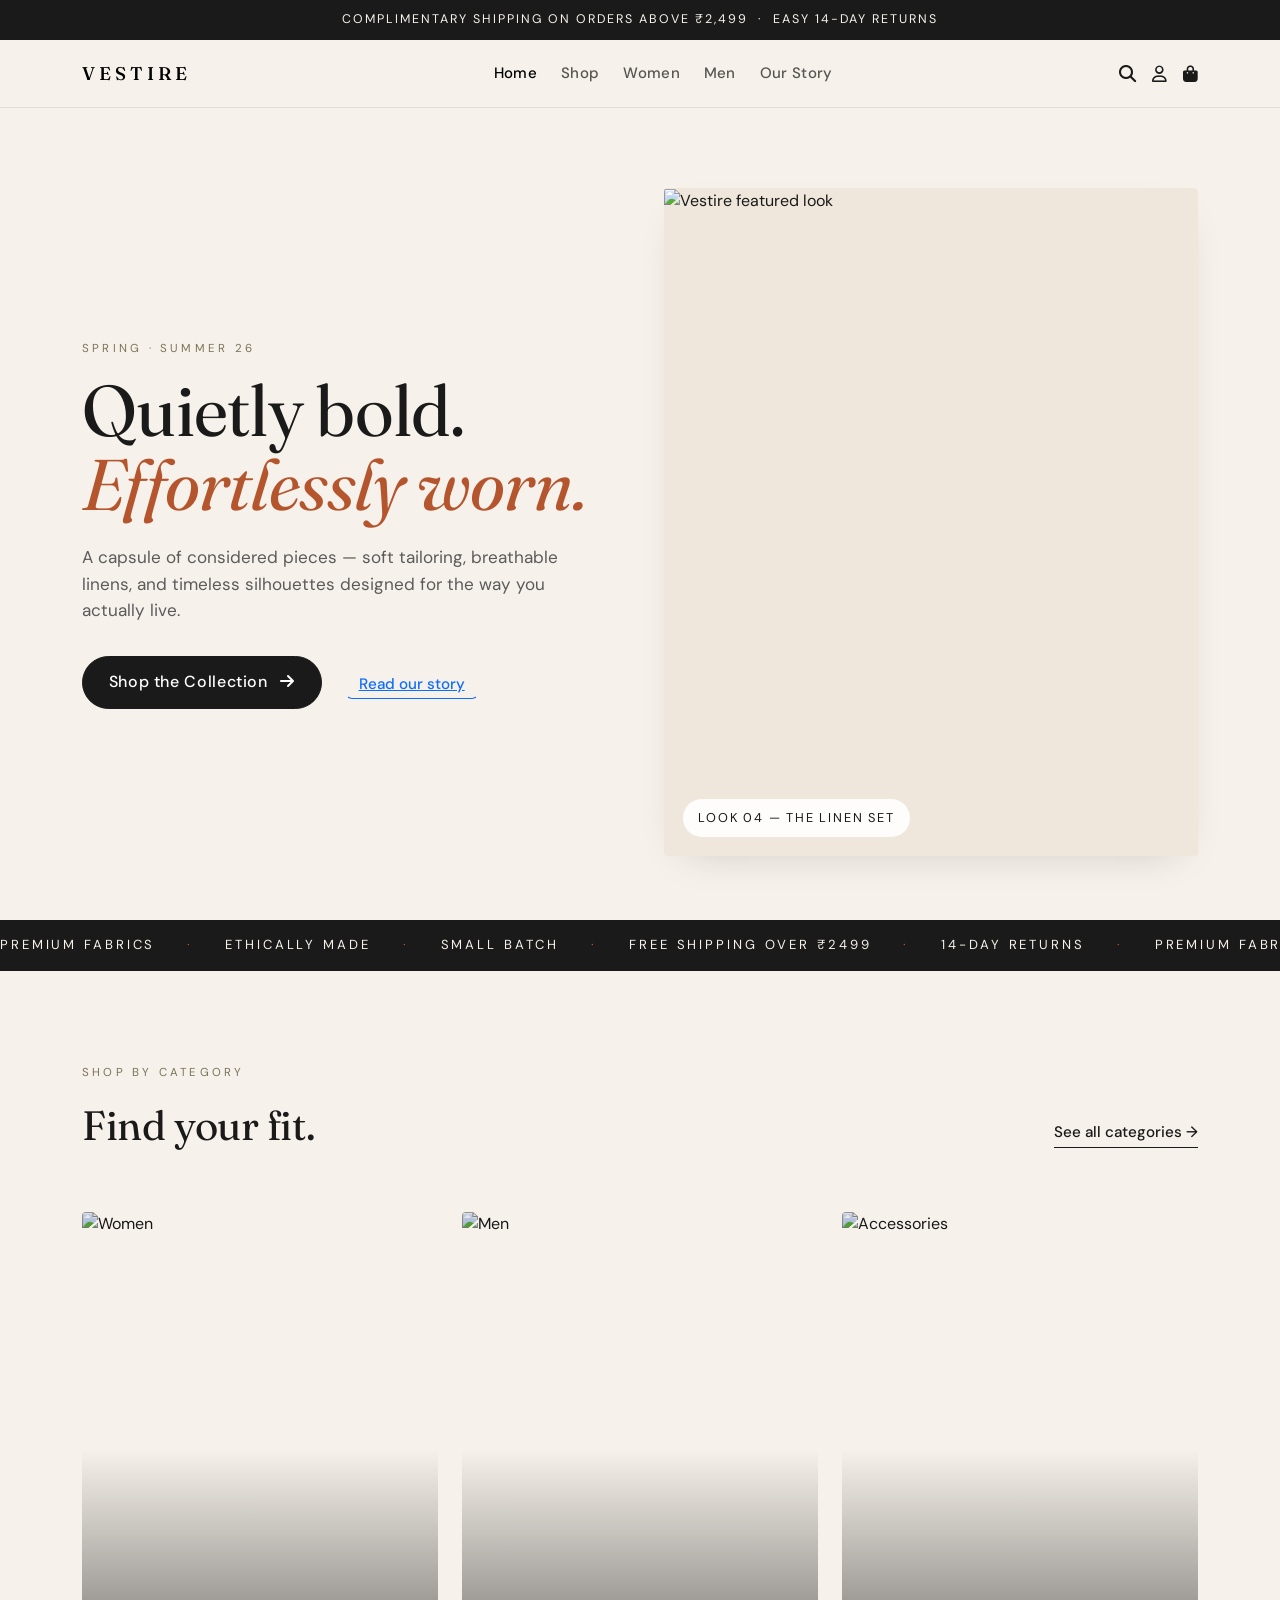
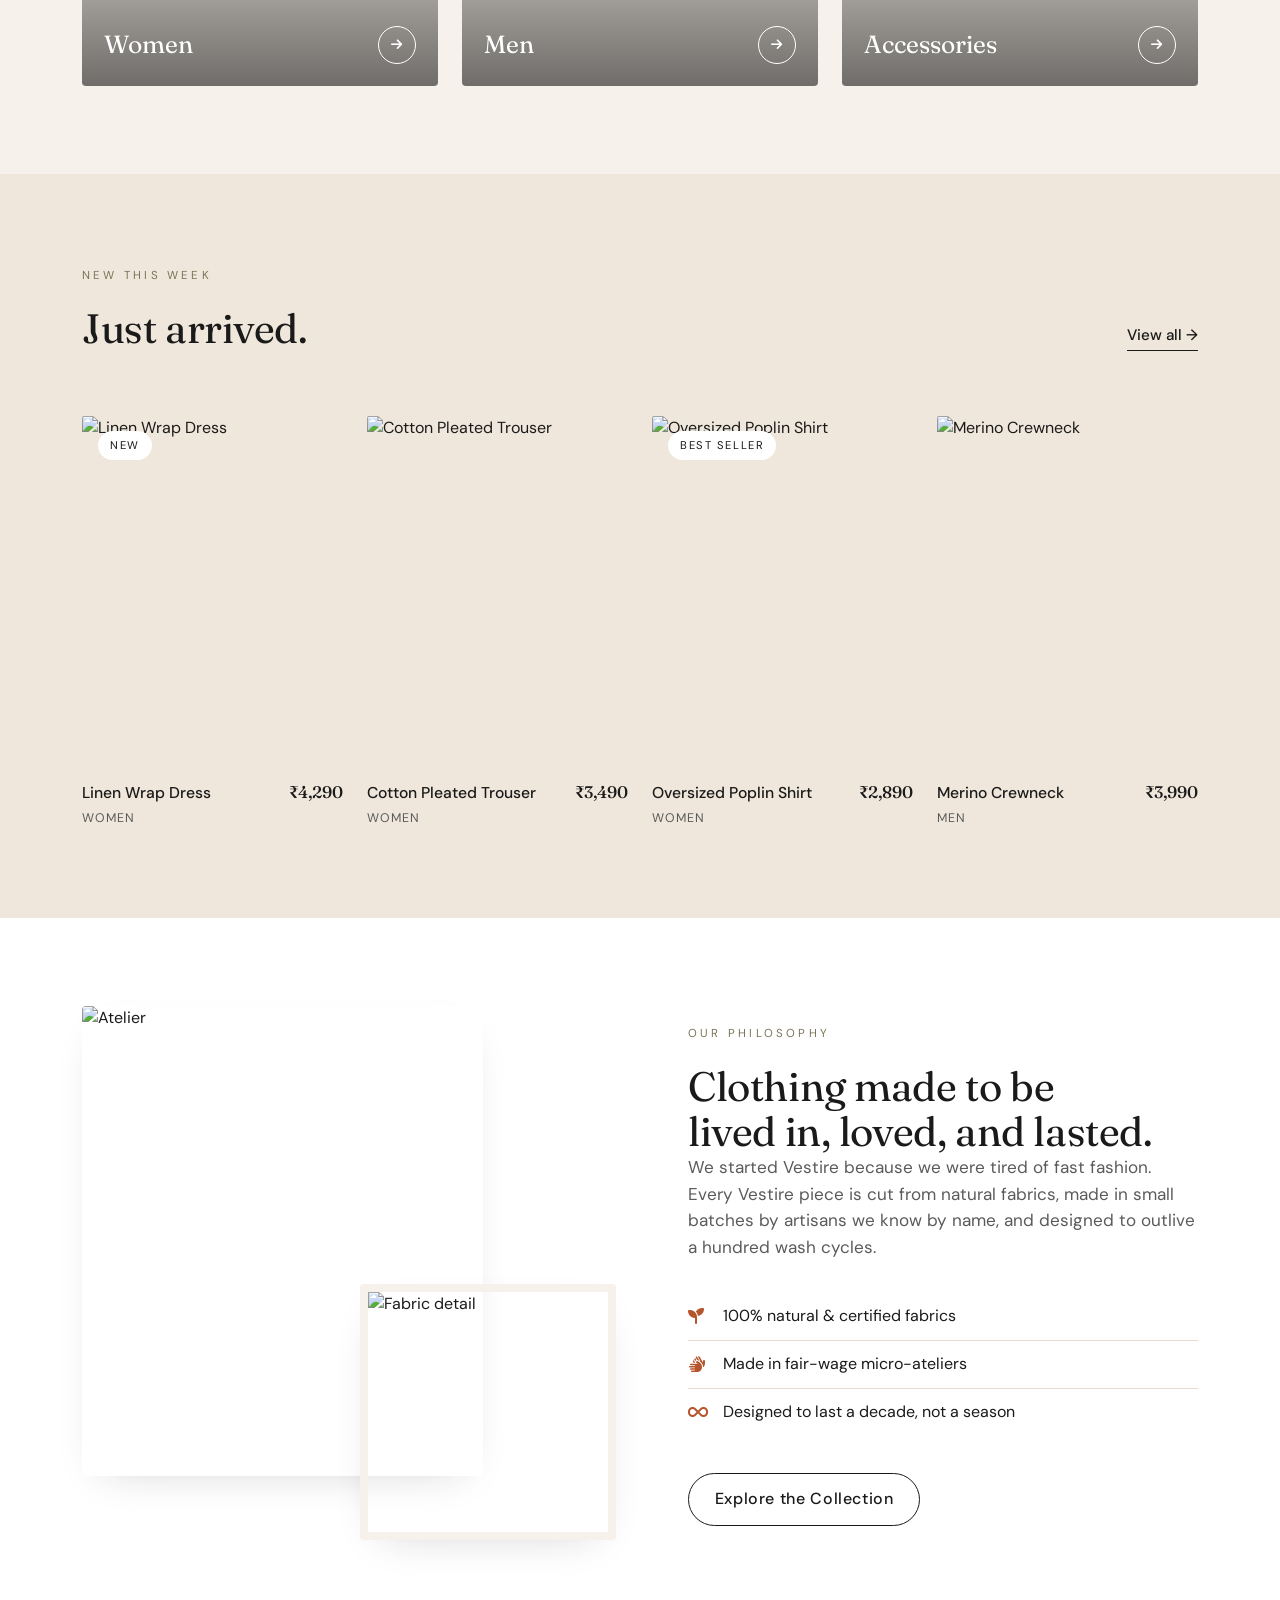
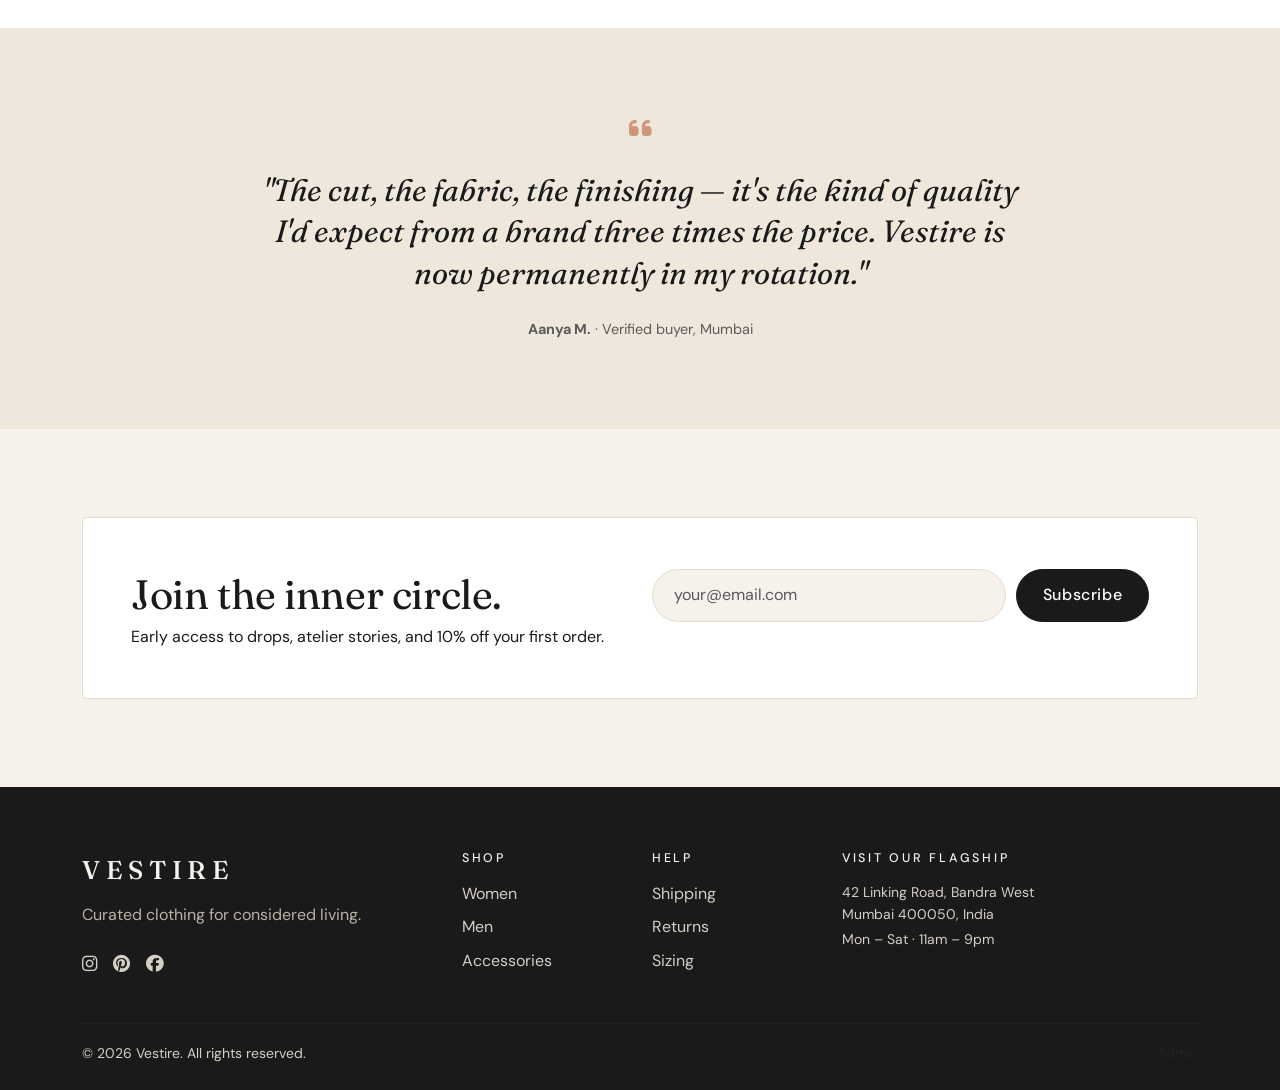
==== commit 6078f24d: "Fix js admin and images" ====
--- a/index.html
+++ b/index.html
@@ -212,5 +212,5 @@
   <script src="js/main.js"></script>
 </body>
 </html>
-"
-
+
+
--- a/css/style.css
+++ b/css/style.css
@@ -1,4 +1,4 @@
-"/* ============================================================
+/* ============================================================
    VESTIRE — Clothing Boutique
    Aesthetic: warm minimalist · editorial · premium
    ============================================================ */
@@ -673,4 +673,4 @@
 
 /* Hide scrollbar on mobile admin nav */
 .admin-side::-webkit-scrollbar { display: none; }
-"
+
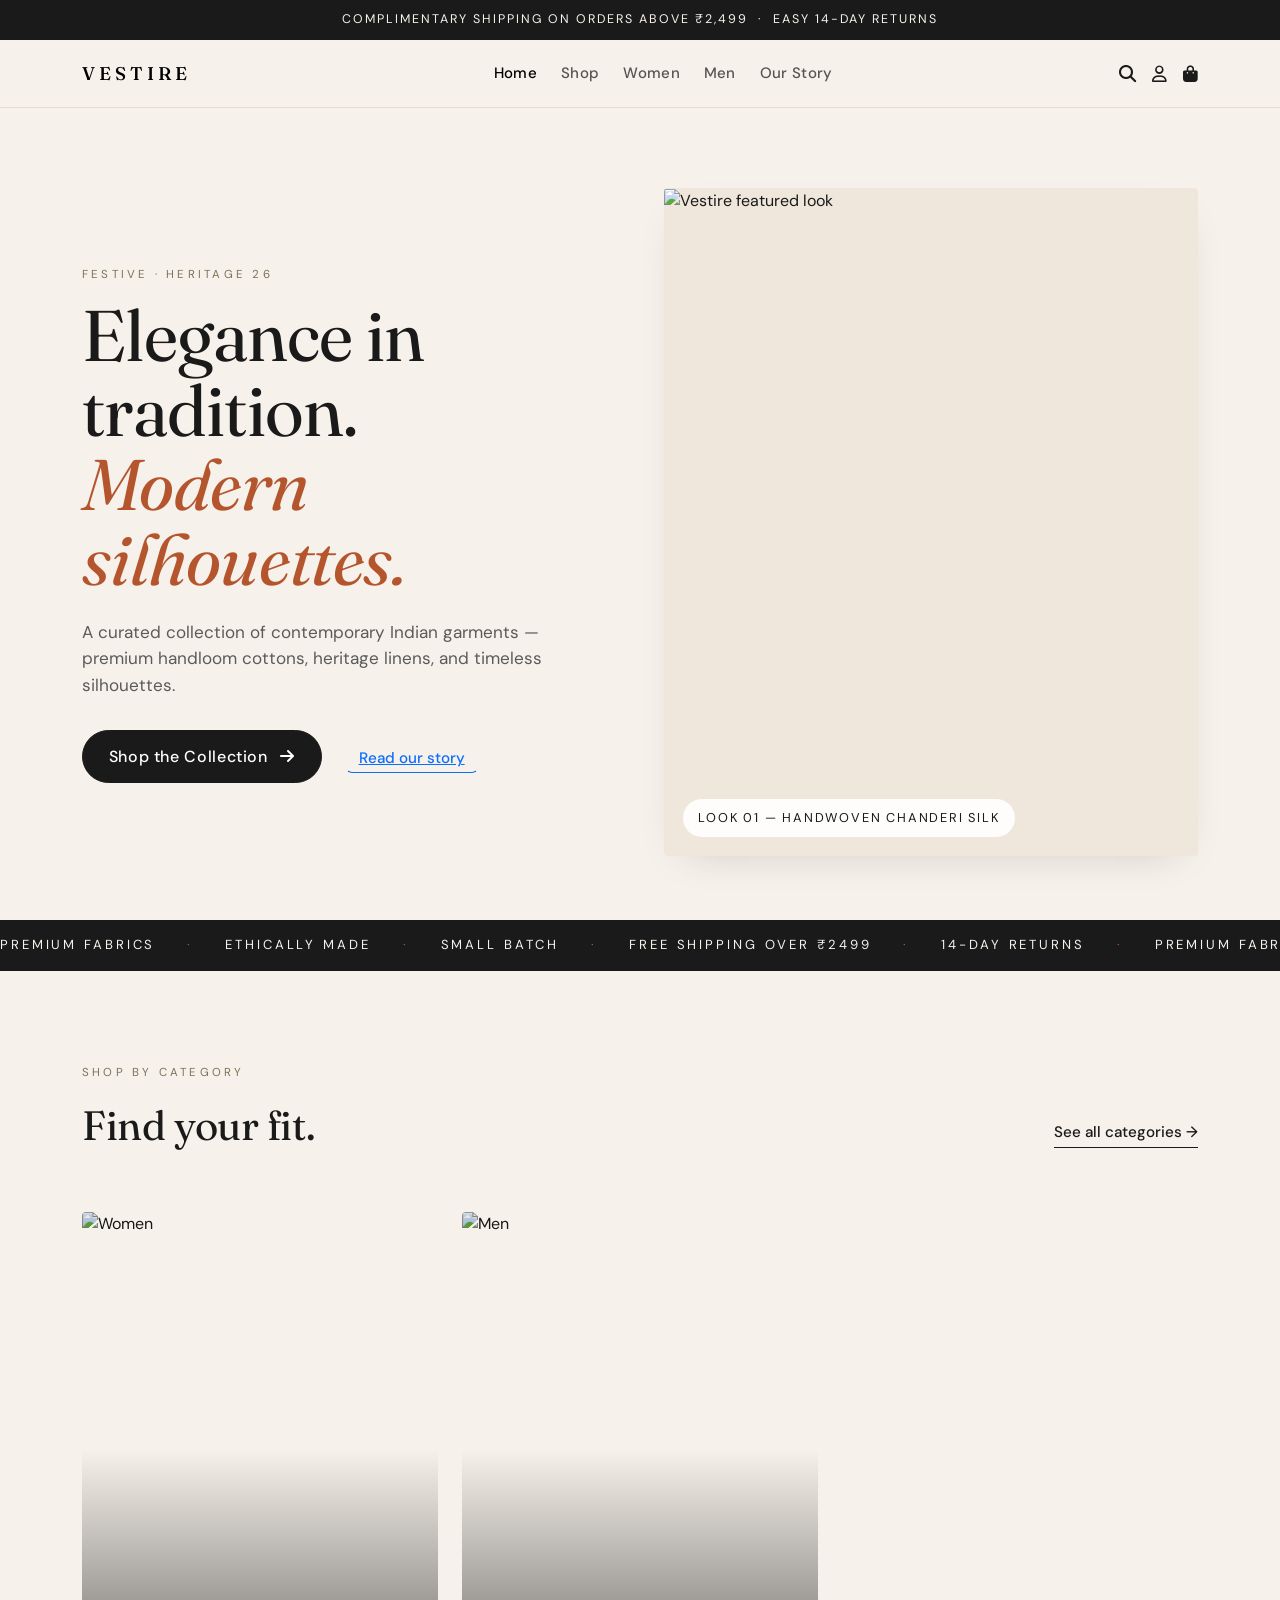
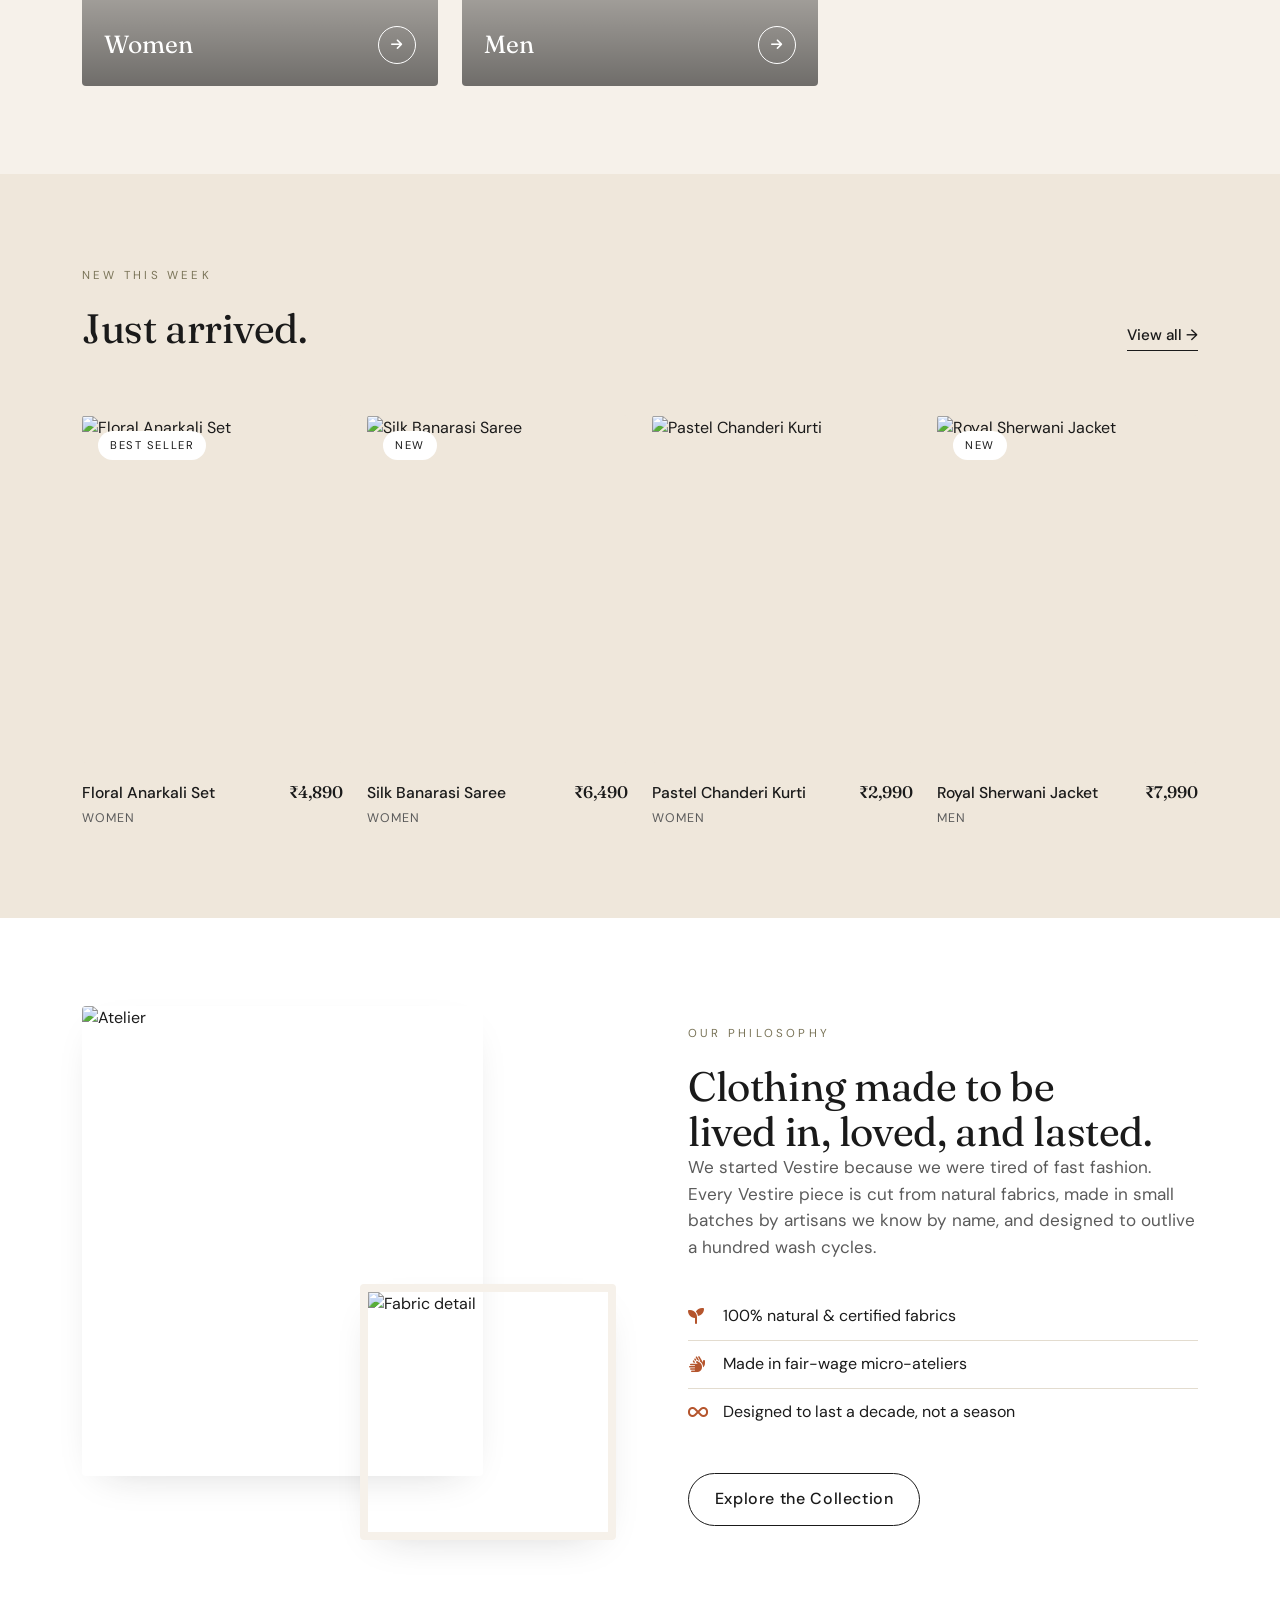
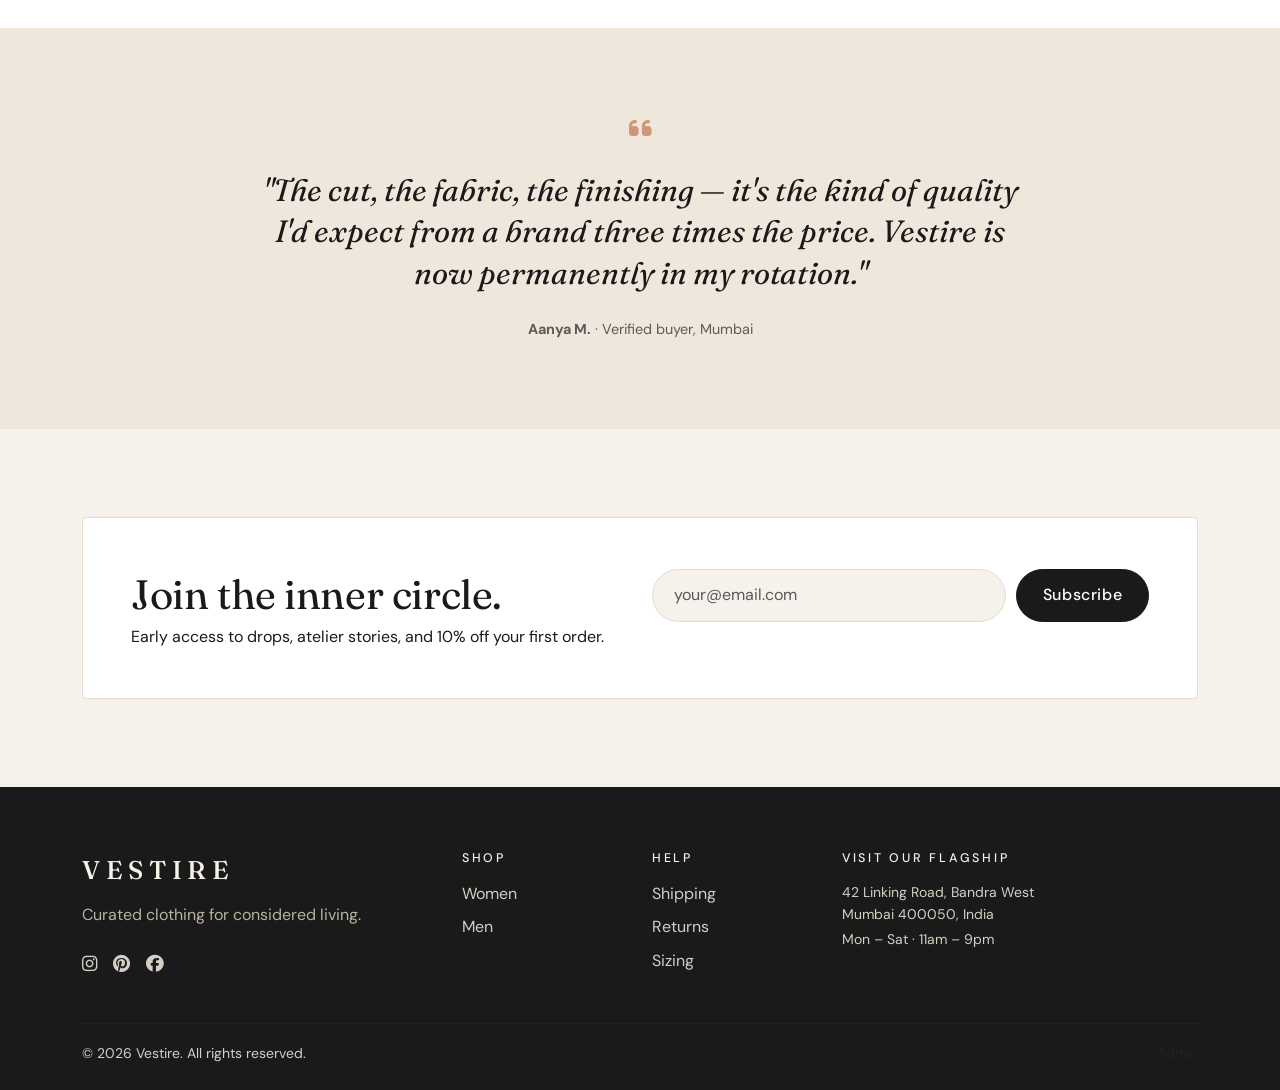
==== commit 18540273: "image changes" ====
--- a/index.html
+++ b/index.html
@@ -187,7 +187,7 @@
         </div>
         <div class="col-6 col-lg-2">
           <h6>Shop</h6>
-          <ul><li><a href="shop.html?cat=Women">Women</a></li><li><a href="shop.html?cat=Men">Men</a></li><li><a href="shop.html?cat=Accessories">Accessories</a></li></ul>
+          <ul><li><a href="shop.html?cat=Women">Women</a></li><li><a href="shop.html?cat=Men">Men</a></li></ul>
         </div>
         <div class="col-6 col-lg-2">
           <h6>Help</h6>
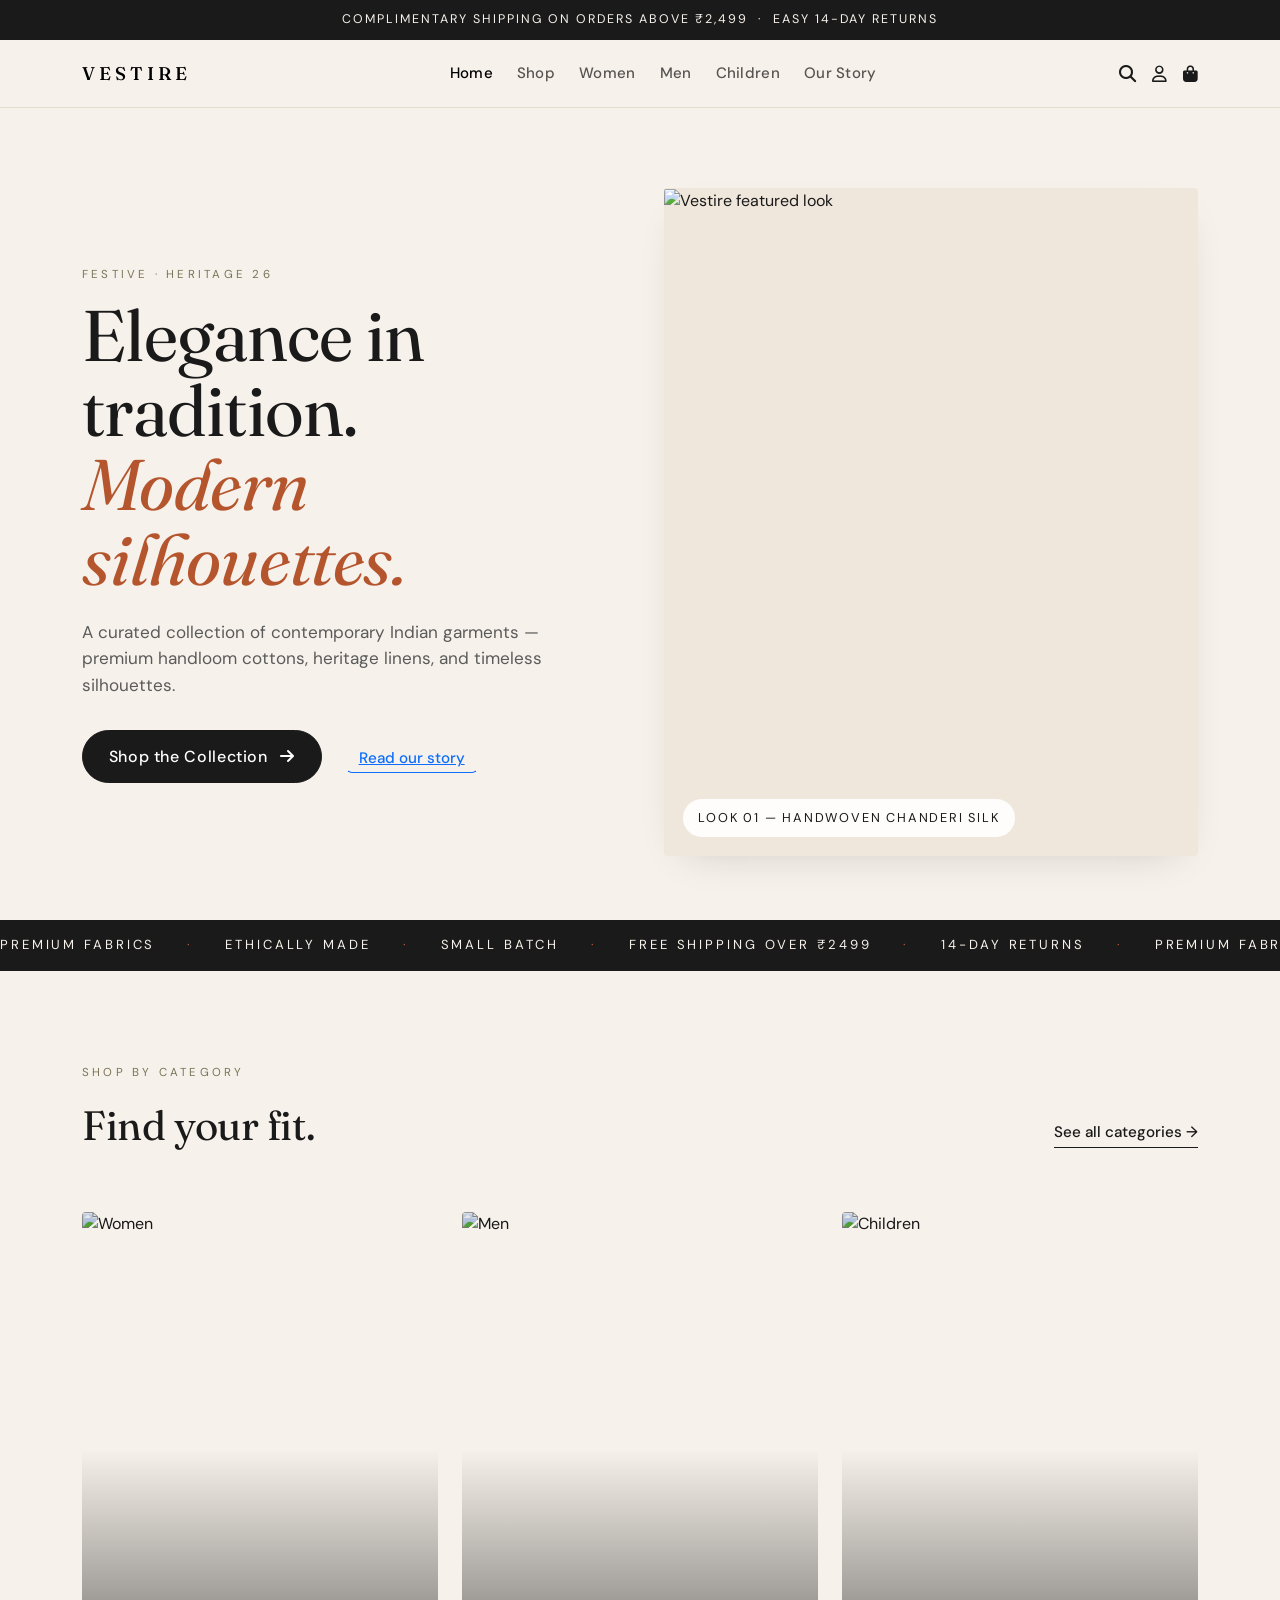
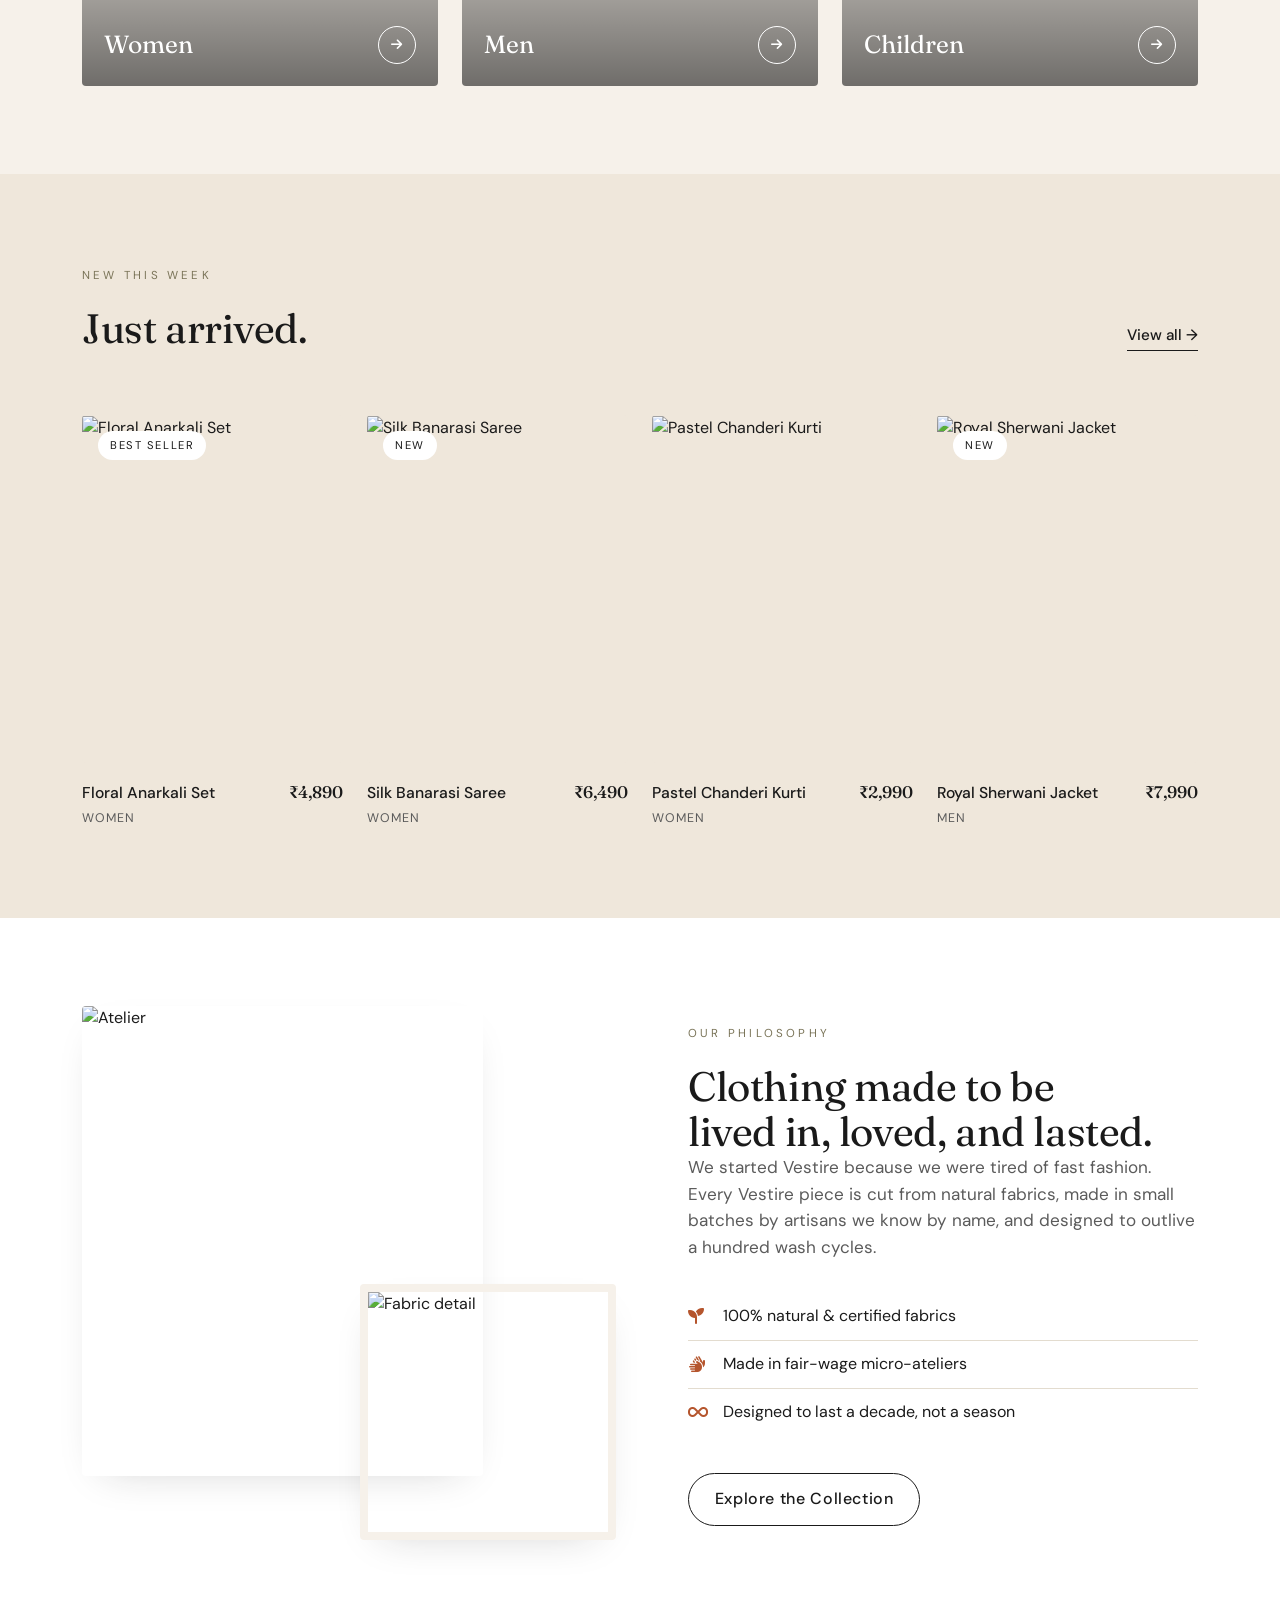
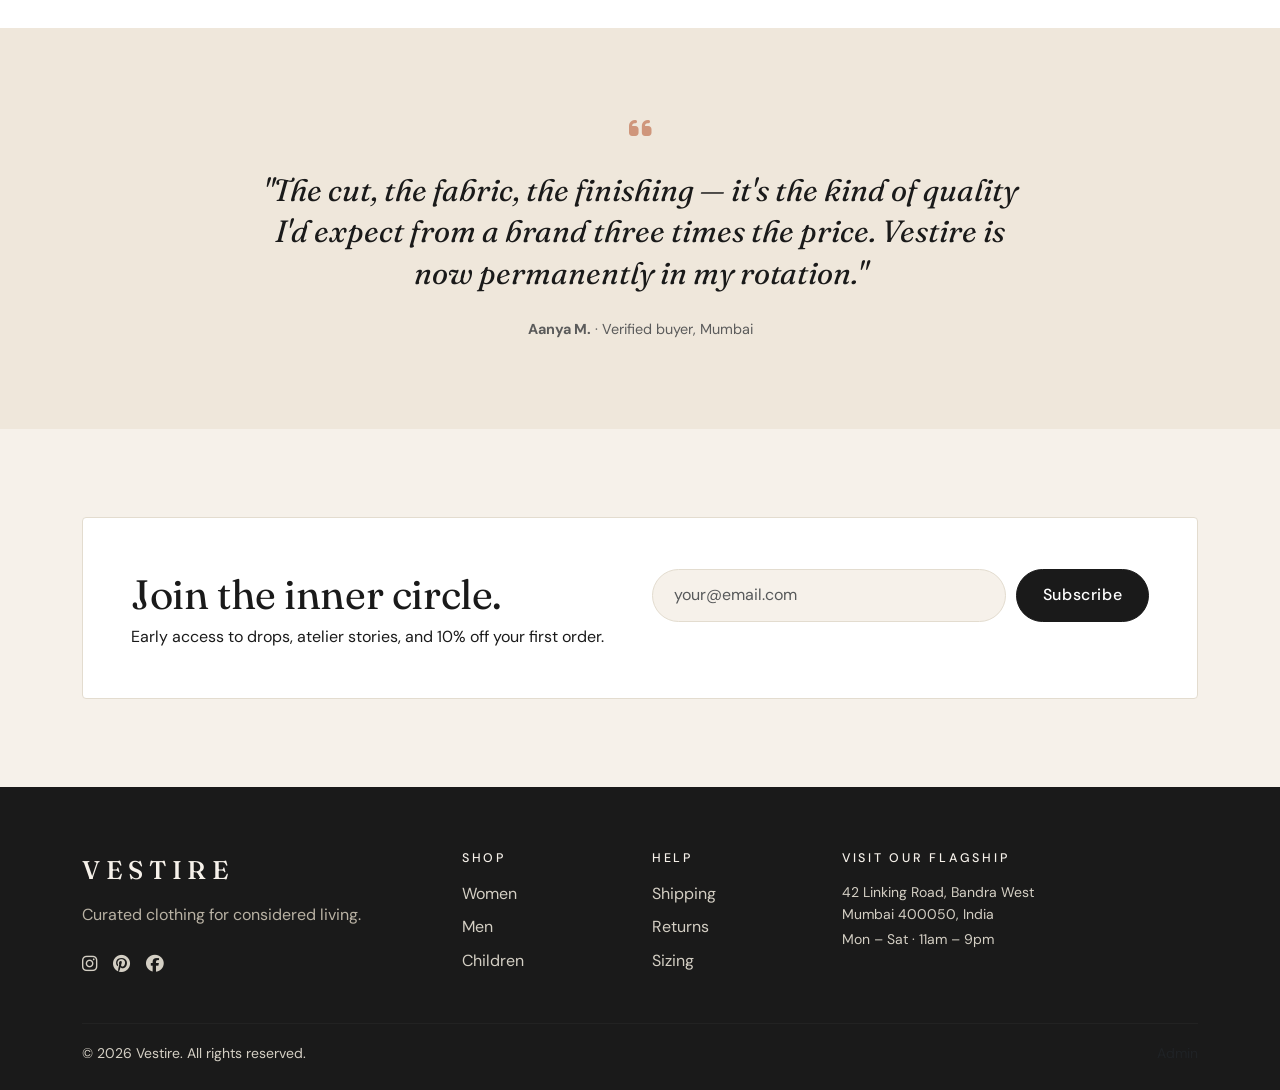
==== commit 5b3c0ad3: "children added" ====
--- a/index.html
+++ b/index.html
@@ -36,6 +36,7 @@
           <li class="nav-item"><a class="nav-link" href="shop.html" data-testid="nav-shop">Shop</a></li>
           <li class="nav-item"><a class="nav-link" href="shop.html?cat=Women" data-testid="nav-women">Women</a></li>
           <li class="nav-item"><a class="nav-link" href="shop.html?cat=Men" data-testid="nav-men">Men</a></li>
+          <li class="nav-item"><a class="nav-link" href="shop.html?cat=Children" data-testid="nav-children">Children</a></li>
           <li class="nav-item"><a class="nav-link" href="#story" data-testid="nav-story">Our Story</a></li>
         </ul>
         <div class="nav-actions d-flex align-items-center gap-3">
@@ -187,7 +188,7 @@
         </div>
         <div class="col-6 col-lg-2">
           <h6>Shop</h6>
-          <ul><li><a href="shop.html?cat=Women">Women</a></li><li><a href="shop.html?cat=Men">Men</a></li></ul>
+          <ul><li><a href="shop.html?cat=Women">Women</a></li><li><a href="shop.html?cat=Men">Men</a></li><li><a href="shop.html?cat=Children">Children</a></li></ul>
         </div>
         <div class="col-6 col-lg-2">
           <h6>Help</h6>
